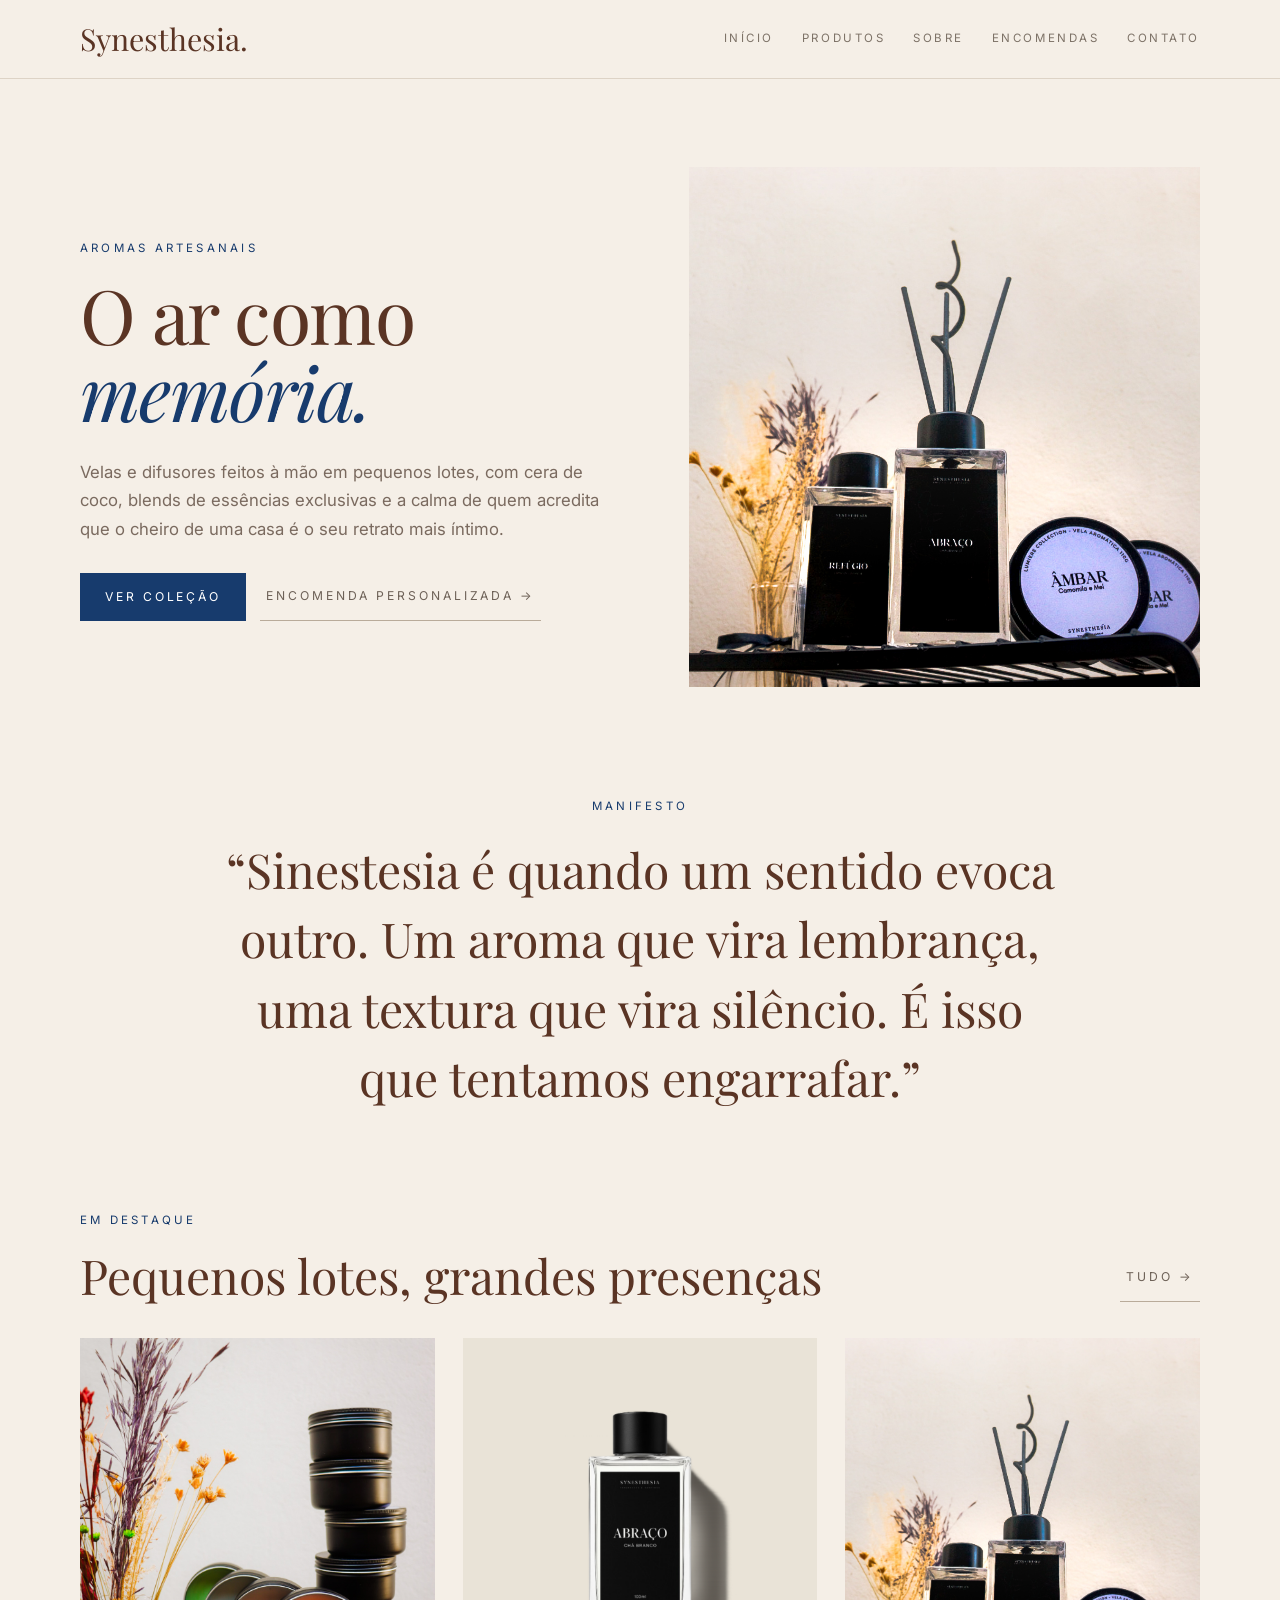
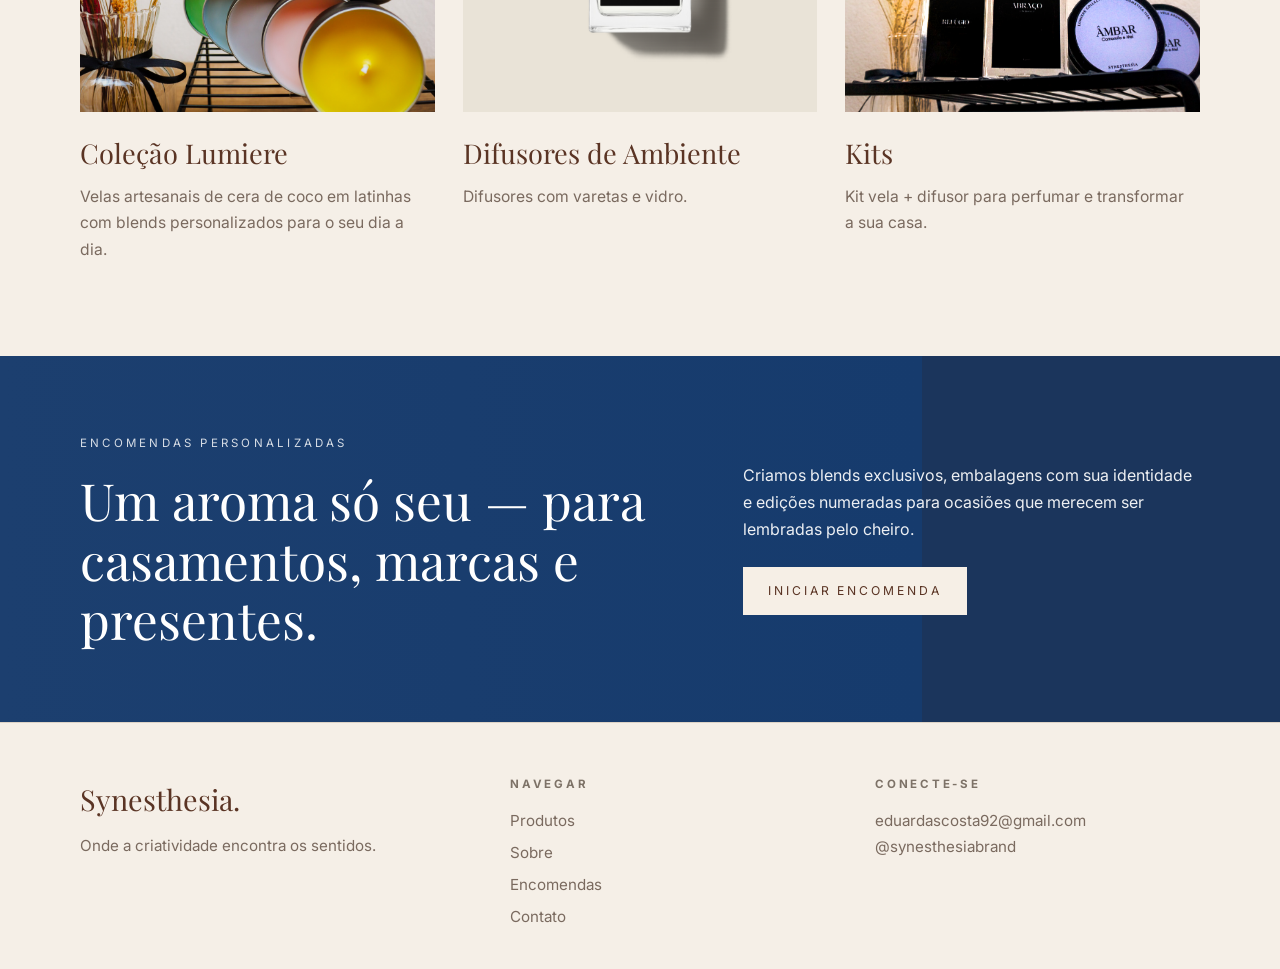
==== index.html @ b1058eb7 "Update index.html" ====
<!DOCTYPE html>
<html lang="pt-BR">
<head>
  <meta charset="UTF-8">
  <meta name="viewport" content="width=device-width, initial-scale=1.0">
  <title>Synesthesia</title>

  <!-- Fonts -->
  <link href="https://fonts.googleapis.com/css2?family=Playfair+Display:wght@400;600&family=Inter:wght@300;400;500&display=swap" rel="stylesheet">

  <link rel="stylesheet" href="style.css">
</head>

<body>

<!-- HEADER -->
<header class="header">
  <div class="container nav">
    <div class="logo">Synesthesia.</div>
    <nav>
      <a href="index.html">Início</a>
      <a href="produtos.html">Produtos</a>
      <a href="sobre.html">Sobre</a>
      <a href="encomendas.html">Encomendas</a>
      <a href="contato.html">Contato</a>
    </nav>
  </div>
</header>

<!-- HERO -->
<section class="hero container">
  <div class="hero-text">
    <span class="tag">AROMAS ARTESANAIS</span>

    <h1>
      O ar como <br>
      <span>memória.</span>
    </h1>

    <p>
      Velas e difusores feitos à mão em pequenos lotes, com cera de coco, blends de essências exclusivas e a calma de quem acredita que o cheiro de uma casa é o seu retrato mais íntimo.
    </p>

    <div class="buttons">
      <a href="produtos.html" class="btn-primary">Ver coleção</a>
      <a href="encomendas.html" class="btn-link">Encomenda personalizada →</a>
    </div>
  </div>

  <div class="hero-image">
    <img src="assets/featured-kit.png.jpeg" alt="">
  </div>
</section>

<!-- MANIFESTO -->
<section class="manifesto container">
  <span class="tag">MANIFESTO</span>

  <p class="manifesto-text">
    “Sinestesia é quando um sentido evoca outro. Um aroma que vira lembrança, uma textura que vira silêncio. É isso que tentamos engarrafar.”
  </p>
</section>

<!-- DESTAQUE -->
<section class="featured container">
  <div class="featured-header">
    <div>
      <span class="tag">EM DESTAQUE</span>
      <h2>Pequenos lotes, grandes presenças</h2>
    </div>

    <a href="produtos.html" class="btn-link">Tudo →</a>
  </div>

  <div class="grid">
    <div class="card">
      <img src="assets/hero-main.png.jpeg">
      <h3>Coleção Lumiere</h3>
      <p>Velas artesanais de cera de coco em latinhas com blends personalizados para o seu dia a dia.</p>
    </div>

    <div class="card">
      <img src="assets/difusor-abraco.png.png">
      <h3>Difusores de Ambiente</h3>
      <p>Difusores com varetas e vidro.</p>
    </div>

    <div class="card">
      <img src="assets/featured-kit.png.jpeg">
      <h3>Kits</h3>
      <p>Kit vela + difusor para perfumar e transformar a sua casa.</p>
    </div>
  </div>
</section>

<!-- CTA AZUL -->
<section class="cta">
  <div class="container cta-content">
    <div>
      <span class="tag light">ENCOMENDAS PERSONALIZADAS</span>
      <h2>Um aroma só seu — para casamentos, marcas e presentes.</h2>
    </div>

    <div>
      <p>
        Criamos blends exclusivos, embalagens com sua identidade e edições numeradas para ocasiões que merecem ser lembradas pelo cheiro.
      </p>

      <a href="encomendas.html" class="btn-white">Iniciar encomenda</a>
    </div>
  </div>
</section>

<!-- FOOTER -->
<footer class="footer">
  <div class="container footer-grid">
    <div>
      <h3>Synesthesia.</h3>
      <p>Onde a criatividade encontra os sentidos.</p>
    </div>

    <div>
      <h4>Navegar</h4>
      <a href="produtos.html">Produtos</a>
      <a href="sobre.html">Sobre</a>
      <a href="encomendas.html">Encomendas</a>
      <a href="contato.html">Contato</a>
    </div>

    <div>
      <h4>Conecte-se</h4>
      <p>eduardascosta92@gmail.com</p>
      <p>@synesthesiabrand</p>
    </div>
  </div>
</footer>

</body>
</html>
---- style.css ----
:root {
  --bg: #f5efe7;
  --bg-alt: #efe7dc;
  --line: #ddd3c6;
  --text: #5a3424;
  --muted: #7a6a5f;
  --navy: #173b6d;
  --white: #ffffff;
}

* {
  margin: 0;
  padding: 0;
  box-sizing: border-box;
}

html {
  scroll-behavior: smooth;
}

body {
  background: var(--bg);
  color: var(--text);
  font-family: "Inter", sans-serif;
  line-height: 1.7;
}

img {
  max-width: 100%;
  display: block;
}

a {
  text-decoration: none;
  color: inherit;
}

.container {
  width: min(1120px, calc(100% - 48px));
  margin: 0 auto;
}

/* HEADER */
.header {
  border-bottom: 1px solid var(--line);
  background: var(--bg);
}

.nav {
  display: flex;
  align-items: center;
  justify-content: space-between;
  min-height: 78px;
  gap: 24px;
}

.logo {
  font-family: "Playfair Display", serif;
  font-size: 1.9rem;
  color: var(--text);
}

.nav nav {
  display: flex;
  align-items: center;
  gap: 28px;
  flex-wrap: wrap;
}

.nav nav a {
  font-size: 0.72rem;
  text-transform: uppercase;
  letter-spacing: 0.22em;
  color: #7d7267;
  transition: color 0.2s ease;
}

.nav nav a:hover {
  color: var(--navy);
}

/* TAG */
.tag {
  display: inline-block;
  margin-bottom: 18px;
  font-size: 0.72rem;
  text-transform: uppercase;
  letter-spacing: 0.28em;
  color: var(--navy);
}

.tag.light {
  color: rgba(255, 255, 255, 0.82);
}

/* HERO */
.hero {
  display: grid;
  grid-template-columns: 1.05fr 1fr;
  gap: 72px;
  align-items: center;
  padding: 88px 0 96px;
}

.hero-text h1 {
  font-family: "Playfair Display", serif;
  font-size: clamp(3rem, 6vw, 4.7rem);
  line-height: 1.02;
  font-weight: 400;
  letter-spacing: -0.02em;
  margin-bottom: 28px;
}

.hero-text h1 span {
  color: var(--navy);
  font-style: italic;
}

.hero-text p {
  max-width: 560px;
  font-size: 1.05rem;
  color: var(--muted);
  margin-bottom: 30px;
}

.hero-image img {
  width: 100%;
  height: 520px;
  object-fit: cover;
}

/* BUTTONS */
.buttons {
  display: flex;
  align-items: center;
  gap: 14px;
  flex-wrap: wrap;
}

.btn-primary,
.btn-white {
  display: inline-flex;
  align-items: center;
  justify-content: center;
  min-height: 48px;
  padding: 0 24px;
  font-size: 0.76rem;
  text-transform: uppercase;
  letter-spacing: 0.24em;
  transition: 0.2s ease;
  cursor: pointer;
}

.btn-primary {
  background: var(--navy);
  color: var(--white);
  border: 1px solid var(--navy);
}

.btn-primary:hover {
  opacity: 0.92;
}

.btn-white {
  background: #f6efe6;
  color: var(--text);
  border: 1px solid #f6efe6;
}

.btn-white:hover {
  transform: translateY(-1px);
}

.btn-link {
  display: inline-flex;
  align-items: center;
  min-height: 48px;
  padding: 0 6px;
  font-size: 0.76rem;
  text-transform: uppercase;
  letter-spacing: 0.24em;
  color: #6e6258;
  border-bottom: 1px solid #b9ab9a;
}

/* MANIFESTO */
.manifesto {
  padding: 8px 0 82px;
  text-align: center;
}

.manifesto-text {
  max-width: 840px;
  margin: 0 auto;
  font-family: "Playfair Display", serif;
  font-size: clamp(2rem, 4vw, 3rem);
  line-height: 1.45;
  color: var(--text);
}

/* FEATURED */
.featured {
  padding: 10px 0 92px;
}

.featured-header {
  display: flex;
  align-items: flex-end;
  justify-content: space-between;
  gap: 24px;
  margin-bottom: 36px;
}

.featured-header h2 {
  font-family: "Playfair Display", serif;
  font-size: clamp(2rem, 4vw, 3rem);
  line-height: 1.12;
  font-weight: 400;
}

.grid {
  display: grid;
  grid-template-columns: repeat(3, 1fr);
  gap: 28px;
}

.card img {
  width: 100%;
  aspect-ratio: 0.95 / 1;
  object-fit: cover;
  margin-bottom: 18px;
  background: #ebe2d7;
}

.card h3 {
  font-family: "Playfair Display", serif;
  font-size: 1.7rem;
  font-weight: 400;
  margin-bottom: 8px;
}

.card p {
  color: var(--muted);
  font-size: 0.98rem;
  max-width: 96%;
}

/* CTA */
.cta {
  background: linear-gradient(90deg, #1c3f6f 0%, #163b6d 72%, #1b355c 72%, #1b355c 100%);
  padding: 72px 0;
}

.cta-content {
  display: grid;
  grid-template-columns: 1.2fr 0.9fr;
  gap: 54px;
  align-items: center;
}

.cta h2 {
  font-family: "Playfair Display", serif;
  font-size: clamp(2.2rem, 4vw, 3.4rem);
  line-height: 1.16;
  font-weight: 400;
  color: var(--white);
}

.cta p {
  color: rgba(255, 255, 255, 0.92);
  margin-bottom: 24px;
  font-size: 1rem;
}

/* FOOTER */
.footer {
  border-top: 1px solid var(--line);
  padding: 52px 0 34px;
  background: var(--bg);
}

.footer-grid {
  display: grid;
  grid-template-columns: 1.2fr 1fr 1fr;
  gap: 40px;
}

.footer h3 {
  font-family: "Playfair Display", serif;
  font-size: 1.8rem;
  font-weight: 400;
  margin-bottom: 10px;
}

.footer h4 {
  font-size: 0.72rem;
  text-transform: uppercase;
  letter-spacing: 0.24em;
  color: #7d7267;
  margin-bottom: 14px;
}

.footer p,
.footer a {
  color: var(--muted);
  font-size: 0.95rem;
}

.footer a {
  display: block;
  margin-bottom: 6px;
}

/* RESPONSIVO */
@media (max-width: 980px) {
  .hero,
  .cta-content,
  .footer-grid,
  .grid {
    grid-template-columns: 1fr;
  }

  .hero {
    gap: 40px;
    padding: 64px 0 72px;
  }

  .hero-image img {
    height: auto;
  }

  .featured-header {
    flex-direction: column;
    align-items: flex-start;
  }

  .cta {
    background: #173b6d;
  }
}

@media (max-width: 640px) {
  .container {
    width: min(100% - 32px, 1120px);
  }

  .nav {
    align-items: flex-start;
    flex-direction: column;
    padding: 16px 0;
  }

  .nav nav {
    gap: 14px;
  }

  .hero-text h1,
  .manifesto-text,
  .featured-header h2,
  .cta h2 {
    line-height: 1.12;
  }

  .buttons {
    flex-direction: column;
    align-items: stretch;
  }

  .btn-link,
  .btn-primary,
  .btn-white {
    justify-content: center;
  }
}
.page-hero {
  padding: 88px 0 56px;
}

.page-title {
  font-family: "Playfair Display", serif;
  font-size: clamp(2.8rem, 5vw, 4.3rem);
  line-height: 1.06;
  font-weight: 400;
  margin-bottom: 20px;
}

.page-description {
  max-width: 700px;
  color: var(--muted);
  font-size: 1.02rem;
}

.product-section {
  padding: 38px 0 70px;
}

.section-title {
  font-family: "Playfair Display", serif;
  font-size: clamp(2rem, 4vw, 3rem);
  line-height: 1.14;
  font-weight: 400;
  margin-bottom: 28px;
}

.section-description {
  max-width: 720px;
  color: var(--muted);
  margin-bottom: 24px;
}

.products-grid {
  display: grid;
  gap: 24px;
}

.products-grid-2 {
  grid-template-columns: repeat(2, 1fr);
}

.products-grid-3 {
  grid-template-columns: repeat(3, 1fr);
}

.product-card {
  display: flex;
  flex-direction: column;
}

.product-image-wrap {
  background: #ebe2d7;
  margin-bottom: 18px;
}

.product-image-wrap img {
  width: 100%;
  aspect-ratio: 0.9 / 1;
  object-fit: cover;
}

.product-info h3 {
  font-family: "Playfair Display", serif;
  font-size: 1.45rem;
  font-weight: 400;
}

.product-topline {
  display: flex;
  align-items: baseline;
  justify-content: space-between;
  gap: 16px;
  margin-bottom: 8px;
}

.product-topline span {
  font-size: 0.88rem;
  color: var(--muted);
  white-space: nowrap;
}

.product-info p {
  color: var(--muted);
  font-size: 0.96rem;
  margin-bottom: 8px;
}

.product-info small {
  display: inline-block;
  text-transform: uppercase;
  letter-spacing: 0.14em;
  font-size: 0.7rem;
  color: #8a7c70;
}

.shop-cta {
  padding: 24px 0 86px;
}

.shop-cta-box {
  border: 1px solid var(--line);
  padding: 38px 28px;
  text-align: center;
}

.shop-cta-box h2 {
  font-family: "Playfair Display", serif;
  font-size: clamp(1.8rem, 4vw, 2.5rem);
  font-weight: 400;
  margin-bottom: 10px;
}

.shop-cta-box p {
  max-width: 720px;
  margin: 0 auto 22px;
  color: var(--muted);
}

@media (max-width: 980px) {
  .products-grid-2,
  .products-grid-3 {
    grid-template-columns: 1fr;
  }
}
.about-hero {
  text-align: center;
  padding: 92px 0 84px;
}

.about-title {
  font-family: "Playfair Display", serif;
  font-size: clamp(2.8rem, 5vw, 4.5rem);
  line-height: 1.08;
  font-weight: 400;
  margin-bottom: 20px;
}

.about-title span {
  color: var(--navy);
  font-style: italic;
}

.about-description {
  max-width: 760px;
  margin: 0 auto;
  color: var(--muted);
  font-size: 1rem;
}

.about-highlight {
  background: var(--bg-alt);
  padding: 74px 0;
  margin-bottom: 76px;
}

.about-highlight-inner {
  text-align: center;
}

.about-highlight-inner p {
  max-width: 900px;
  margin: 0 auto;
  font-family: "Playfair Display", serif;
  font-size: clamp(1.9rem, 3.4vw, 2.8rem);
  line-height: 1.55;
  font-weight: 400;
}

.about-senses {
  padding-bottom: 72px;
}

.section-title-narrow {
  max-width: 900px;
}

.about-columns {
  display: grid;
  grid-template-columns: repeat(3, 1fr);
  gap: 36px;
  margin-top: 34px;
}

.about-column h3 {
  font-family: "Playfair Display", serif;
  font-size: 1.4rem;
  font-weight: 400;
  margin-bottom: 10px;
}

.about-column p {
  color: var(--muted);
  font-size: 0.96rem;
}

.about-closing {
  text-align: center;
  padding: 10px 0 88px;
}

.about-closing p {
  max-width: 860px;
  margin: 0 auto 28px;
  font-family: "Playfair Display", serif;
  font-size: clamp(1.8rem, 3vw, 2.6rem);
  line-height: 1.6;
  font-weight: 400;
}

.about-closing span {
  color: var(--navy);
  font-style: italic;
}

.about-closing .btn-primary {
  min-width: 220px;
}

@media (max-width: 980px) {
  .about-columns {
    grid-template-columns: 1fr;
    gap: 24px;
  }
}
.orders-hero {
  text-align: center;
  padding: 92px 0 44px;
}

.orders-title {
  font-family: "Playfair Display", serif;
  font-size: clamp(2.6rem, 5vw, 4.3rem);
  line-height: 1.08;
  font-weight: 400;
  margin-bottom: 18px;
}

.orders-description {
  max-width: 760px;
  margin: 0 auto;
  color: var(--muted);
  font-size: 1rem;
}

.orders-form-section {
  padding: 20px 0 88px;
}

.orders-form-wrap {
  max-width: 720px;
  margin: 0 auto;
  border: 1px solid var(--line);
  background: #f7f1e8;
  padding: 34px 32px 26px;
}

.orders-form {
  display: flex;
  flex-direction: column;
  gap: 18px;
}

.form-row {
  display: grid;
  grid-template-columns: repeat(2, 1fr);
  gap: 18px;
}

.form-group {
  display: flex;
  flex-direction: column;
  gap: 8px;
}

.form-group label {
  font-size: 0.72rem;
  text-transform: uppercase;
  letter-spacing: 0.18em;
  color: #7c7065;
}

.form-group input,
.form-group textarea {
  width: 100%;
  border: 1px solid #d6c9ba;
  background: transparent;
  padding: 14px 14px;
  font: inherit;
  color: var(--text);
  outline: none;
  transition: border-color 0.2s ease, box-shadow 0.2s ease;
}

.form-group input::placeholder,
.form-group textarea::placeholder {
  color: #a99c90;
}

.form-group input:focus,
.form-group textarea:focus {
  border-color: #b8a896;
  box-shadow: 0 0 0 2px rgba(184, 168, 150, 0.14);
}

.choice-group {
  display: flex;
  gap: 10px;
  flex-wrap: wrap;
}

.choice-pill {
  position: relative;
  cursor: pointer;
}

.choice-pill input {
  position: absolute;
  opacity: 0;
  pointer-events: none;
}

.choice-pill span {
  display: inline-flex;
  align-items: center;
  justify-content: center;
  min-height: 40px;
  padding: 0 18px;
  border: 1px solid #d6c9ba;
  font-size: 0.78rem;
  color: var(--text);
  background: transparent;
  transition: 0.2s ease;
}

.choice-pill input:checked + span {
  background: var(--navy);
  border-color: var(--navy);
  color: var(--white);
}

.full {
  width: 100%;
}

.form-note {
  text-align: center;
  font-size: 0.85rem;
  color: var(--muted);
  margin-top: 4px;
}

@media (max-width: 720px) {
  .orders-form-wrap {
    padding: 24px 18px 22px;
  }

  .form-row {
    grid-template-columns: 1fr;
  }
}
.contact-hero {
  text-align: center;
  padding: 92px 0 44px;
}

.contact-title {
  font-family: "Playfair Display", serif;
  font-size: clamp(2.6rem, 5vw, 4.2rem);
  line-height: 1.08;
  font-weight: 400;
  margin-bottom: 18px;
}

.contact-description {
  max-width: 760px;
  margin: 0 auto;
  color: var(--muted);
  font-size: 1rem;
}

.contact-cards {
  padding: 18px 0 42px;
}

.contact-grid {
  display: grid;
  grid-template-columns: repeat(2, 1fr);
  gap: 18px;
  align-items: stretch;
}

.contact-card {
  border: 1px solid var(--line);
  background: transparent;
  padding: 22px 20px;
  display: flex;
  gap: 16px;
  align-items: flex-start;
  min-height: 104px;
  transition: transform 0.2s ease, border-color 0.2s ease;
}

a.contact-card:hover {
  transform: translateY(-2px);
  border-color: #c6b8a8;
}

.contact-icon {
  width: 36px;
  height: 36px;
  border: 1px solid #cdbfae;
  border-radius: 999px;
  display: flex;
  align-items: center;
  justify-content: center;
  color: var(--navy);
  flex-shrink: 0;
  font-size: 0.95rem;
}

.contact-card span {
  display: block;
  font-size: 0.7rem;
  text-transform: uppercase;
  letter-spacing: 0.2em;
  color: #8a7c70;
  margin-bottom: 8px;
}

.contact-card strong {
  display: block;
  color: var(--text);
  font-weight: 400;
  line-height: 1.5;
}

.contact-cta {
  padding: 10px 0 94px;
}

.contact-cta-box {
  background: var(--navy);
  color: var(--white);
  text-align: center;
  padding: 56px 28px;
  max-width: 760px;
  margin: 0 auto;
}

.contact-cta-box h2 {
  font-family: "Playfair Display", serif;
  font-size: clamp(2rem, 4vw, 2.8rem);
  font-weight: 400;
  margin-bottom: 14px;
  color: var(--white);
}

.contact-cta-box p {
  max-width: 560px;
  margin: 0 auto 22px;
  color: rgba(255, 255, 255, 0.9);
}

@media (max-width: 720px) {
  .contact-grid {
    grid-template-columns: 1fr;
  }

  .contact-cta-box {
    padding: 40px 18px;
  }
}
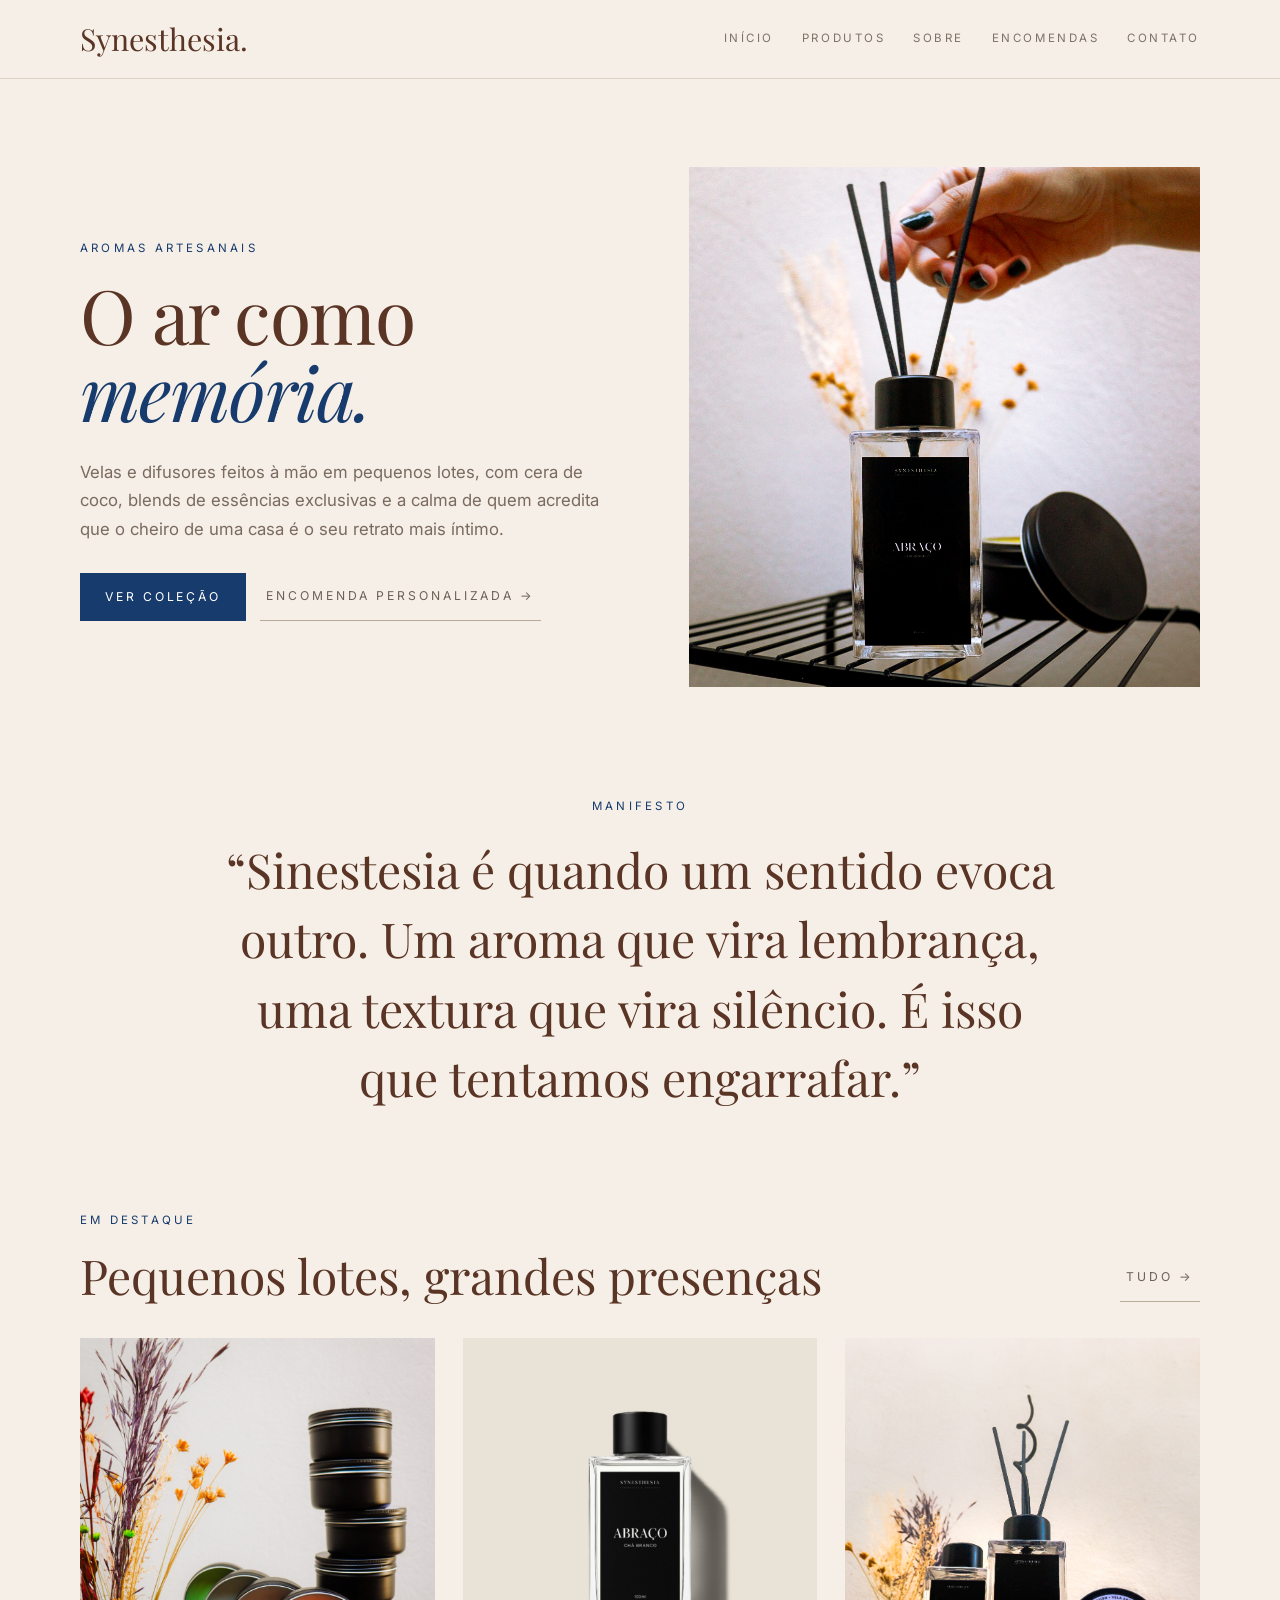
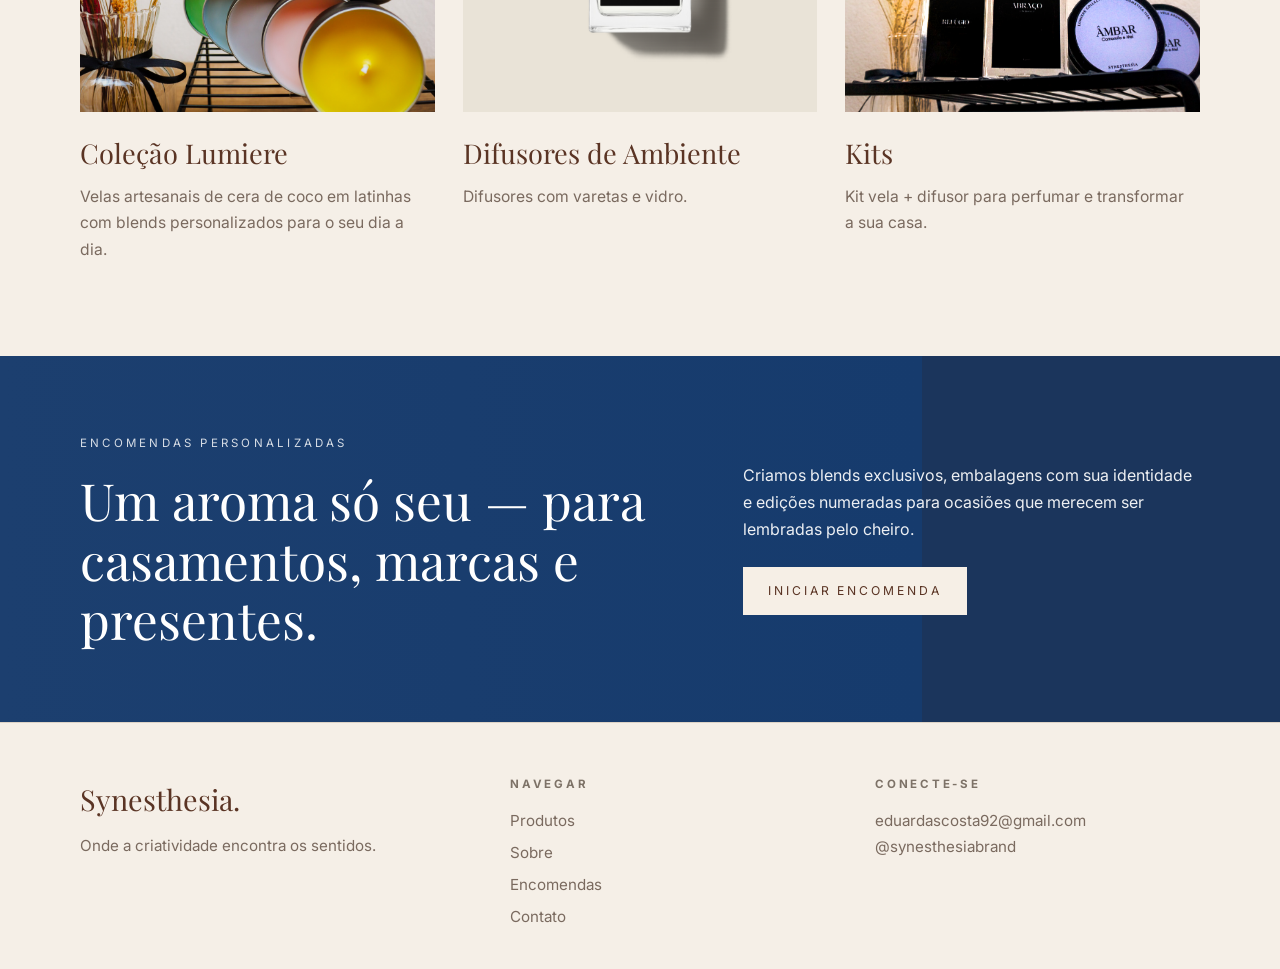
==== commit 6bfad006: "Replace featured kit image with troca image" ====
--- a/index.html
+++ b/index.html
@@ -48,7 +48,7 @@
   </div>
 
   <div class="hero-image">
-    <img src="assets/featured-kit.png.jpeg" alt="">
+    <img src="assets/troca.png.jpeg" alt="">
   </div>
 </section>
 
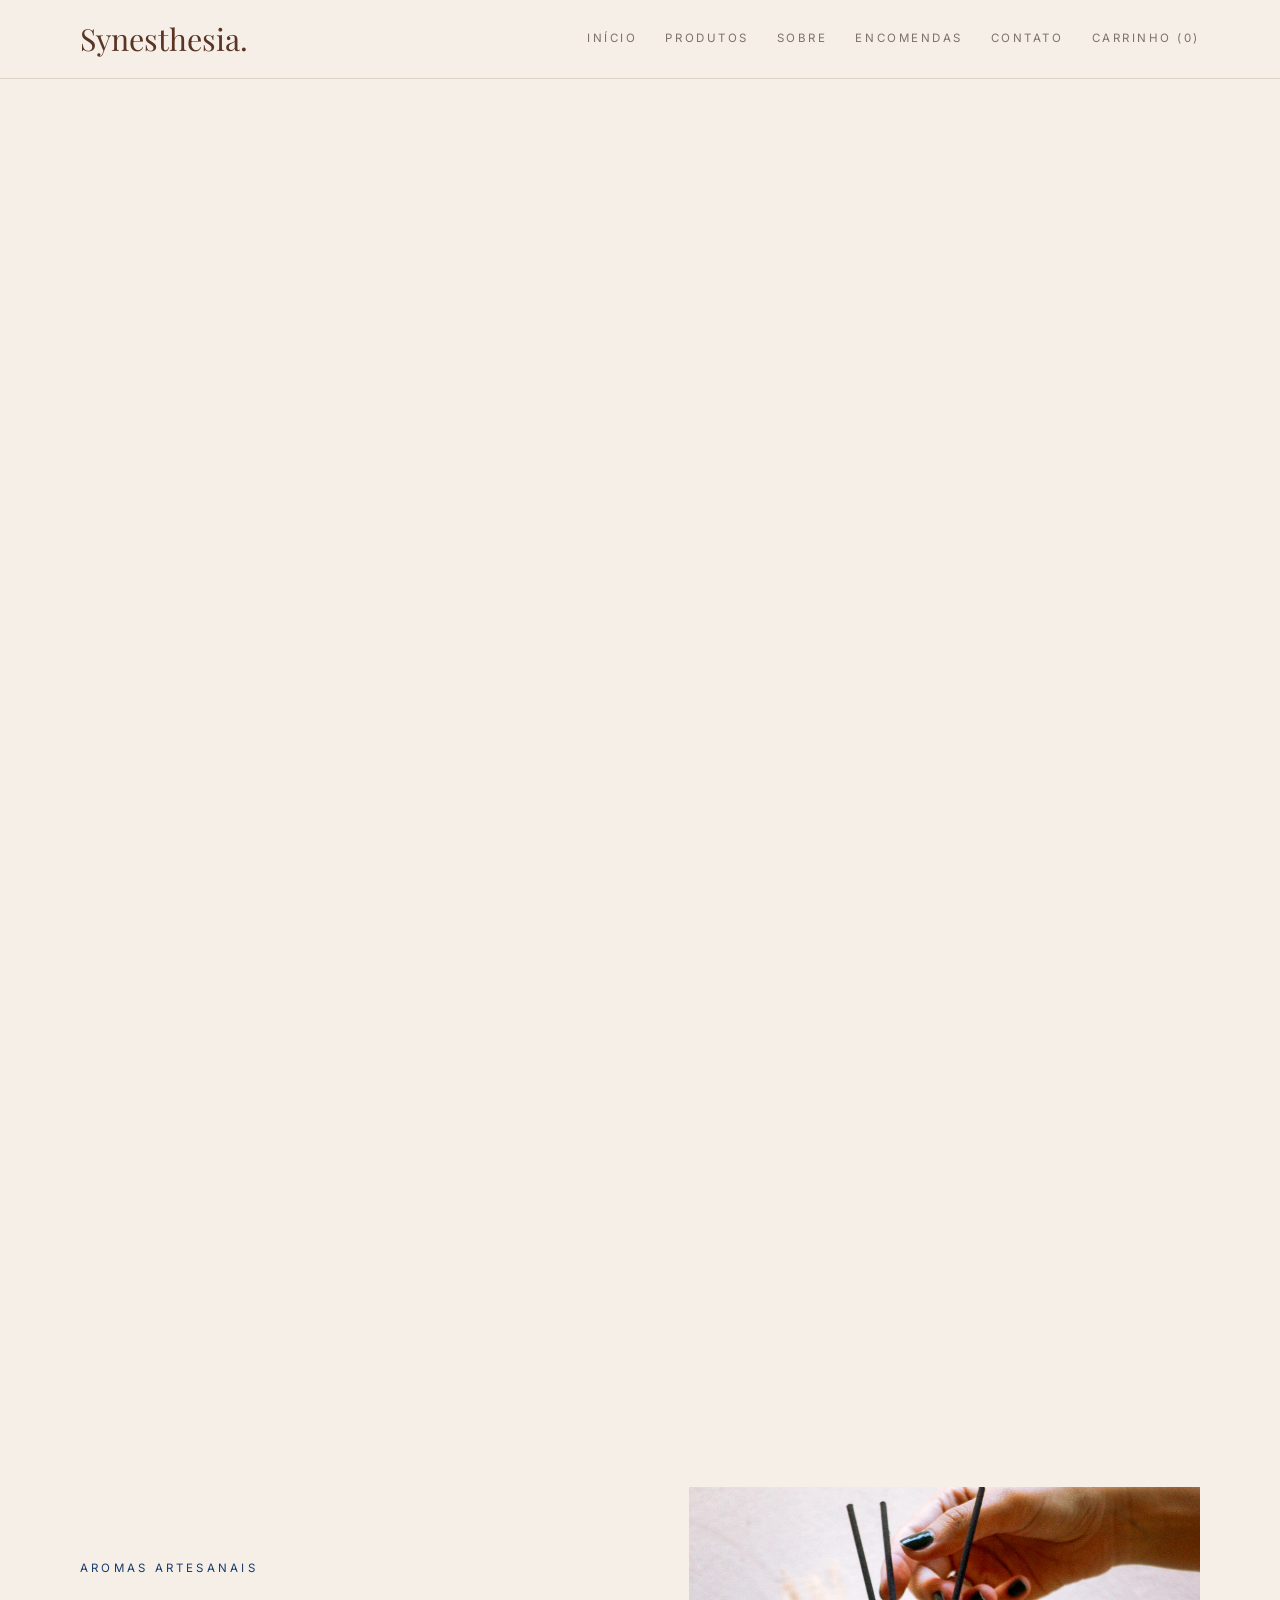
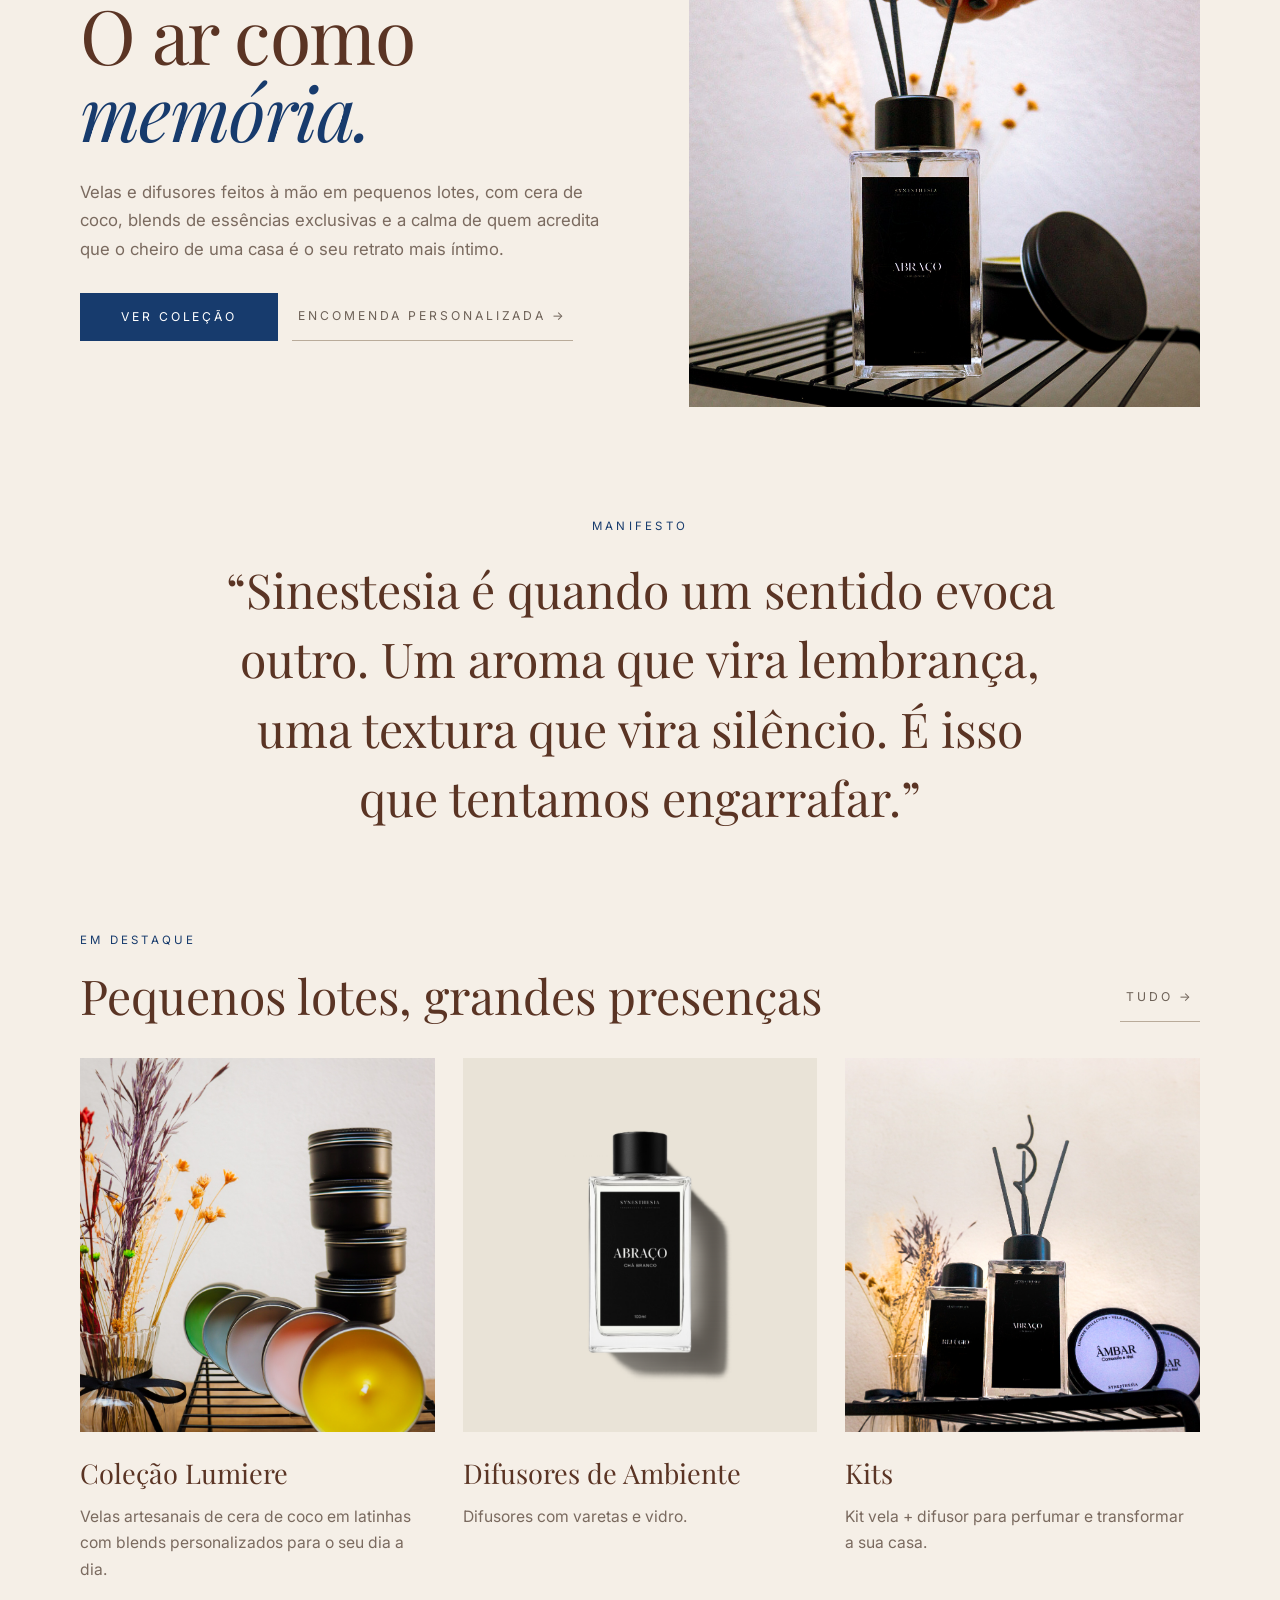
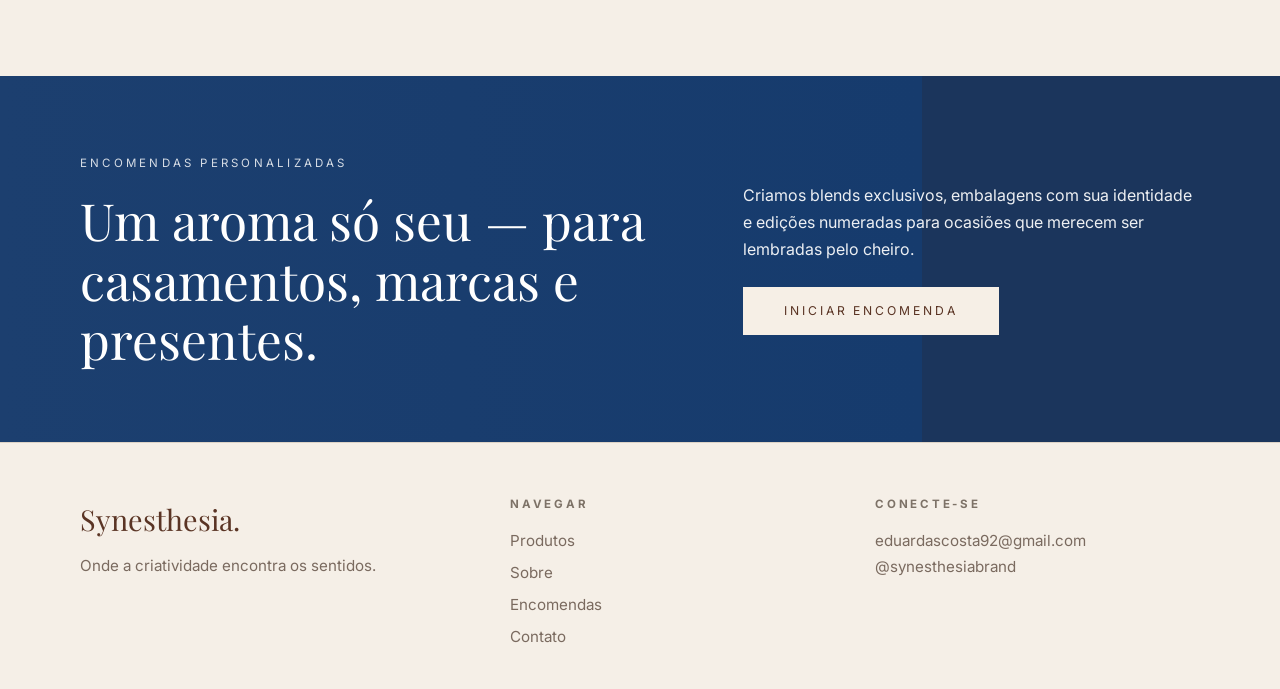
==== commit 30fa01f0: "Add 'Carrinho' link to navigation and script tag" ====
--- a/index.html
+++ b/index.html
@@ -23,6 +23,7 @@
       <a href="sobre.html">Sobre</a>
       <a href="encomendas.html">Encomendas</a>
       <a href="contato.html">Contato</a>
+      <a href="carrinho.html">Carrinho (<span class="cart-count">0</span>)</a>
     </nav>
   </div>
 </header>
@@ -134,6 +135,6 @@
     </div>
   </div>
 </footer>
-
+<script src="script.js"></script>
 </body>
 </html>
--- a/style.css
+++ b/style.css
@@ -101,10 +101,28 @@
   align-items: center;
   padding: 88px 0 96px;
 }
+/*HERO 2 */
+.hero {
+    display: grid;
+    grid-template-columns: 1.05fr 1fr;
+    gap: 72px;
+    align-items: center;
+    padding: 88pc 0 96px;
+}
 
 .hero-text h1 {
   font-family: "Playfair Display", serif;
   font-size: clamp(3rem, 6vw, 4.7rem);
+  line-height: 1.02;
+  font-weight: 400;
+  letter-spacing: -0.02em;
+  margin-bottom: 28px;
+}
+/* HERO TEST 2*/
+
+.hero-test h1 {
+  font-family: "Playfair Display". serif;
+  font-size: clamp(3rem, 6vv, 4.7rem);
   line-height: 1.02;
   font-weight: 400;
   letter-spacing: -0.02em;
@@ -115,6 +133,22 @@
   color: var(--navy);
   font-style: italic;
 }
+
+/*HERO TEXT H1 SPAN 2*/
+
+.hero-text h1 span {
+  color: var(--navy);
+  font-style: italic;
+}
+
+.hero-text p {
+  max-width: 560px;
+  font-size: 1.05rem;
+  color: var(--muted);
+  margin-bottom: 30px;
+}
+
+/*HERO TEXT P 2*/
 
 .hero-text p {
   max-width: 560px;
@@ -129,6 +163,14 @@
   object-fit: cover;
 }
 
+/* HERO IMAGE 2 */
+
+.hero-image img {
+  width: 100%;
+  height: 520px;
+  object-fit: cover;
+}
+
 /* BUTTONS */
 .buttons {
   display: flex;
@@ -143,7 +185,7 @@
   align-items: center;
   justify-content: center;
   min-height: 48px;
-  padding: 0 24px;
+  padding: 0 40px;
   font-size: 0.76rem;
   text-transform: uppercase;
   letter-spacing: 0.24em;
@@ -848,3 +890,92 @@
     padding: 40px 18px;
   }
 }
+.shop-cta-box .buttons {
+  display: flex;
+  justify-content: center;
+  align-items: center;
+  gap: 14px;
+  flex-wrap: wrap;
+}
+
+.love-banner {
+  height: 500px;
+  background-image:
+    linear-gradient(
+      rgba(0,0,0,0.35),
+      rgba(0,0,0,0.35)
+    ),
+    url("assets/banner-mes-do-amor.jpg");
+  background-size: cover;
+  background-position: center;
+  background-repeat: no-repeat;
+
+  display: flex;
+  align-items: center;
+  justify-content: center;
+
+  margin-bottom: 60px;
+}
+
+.love-banner-overlay {
+  text-align: center;
+  max-width: 800px;
+  padding: 40px;
+  color: white;
+}
+
+.love-banner-overlay h1 {
+  font-family: "Playfair Display", serif;
+  font-size: clamp(3rem, 6vw, 5rem);
+  font-weight: 800;
+  margin-bottom: 20px;
+}
+
+.love-banner-overlay p {
+  font-size: 1.05rem;
+  line-height: 1.8;
+  color: rgba(255,255,255,0.92);
+}
+
+@media (max-width: 768px) {
+  .love-banner {
+    height: 380px;
+  }
+
+  .love-banner-overlay {
+    padding: 24px;
+  }
+}
+
+.love-banner {
+  height: 500px;
+  background-image:
+    linear-gradient(
+      rgba(0,0,0,0.30),
+      rgba(0,0,0,0.30)
+    ),
+    url("assets/banner.jpg");
+
+  background-size: cover;
+  background-position: center;
+  background-repeat: no-repeat;
+
+  display: flex;
+  align-items: center;
+  justify-content: center;
+
+  margin-bottom: 60px;
+}
+.love-banner .tag {
+  display: inline-block;
+  font-size: 1rem;
+  font-weight: 600;
+  letter-spacing: 0.25em;
+  background: rgba(255,255,255,0.15);
+  padding: 8px 18px;
+  border: 1px solid rgba(255,255,255,0.3);
+  border-radius: 30px;
+  color: white;
+  backdrop-filter: blur(4px);
+  margin-bottom: 24px;
+}
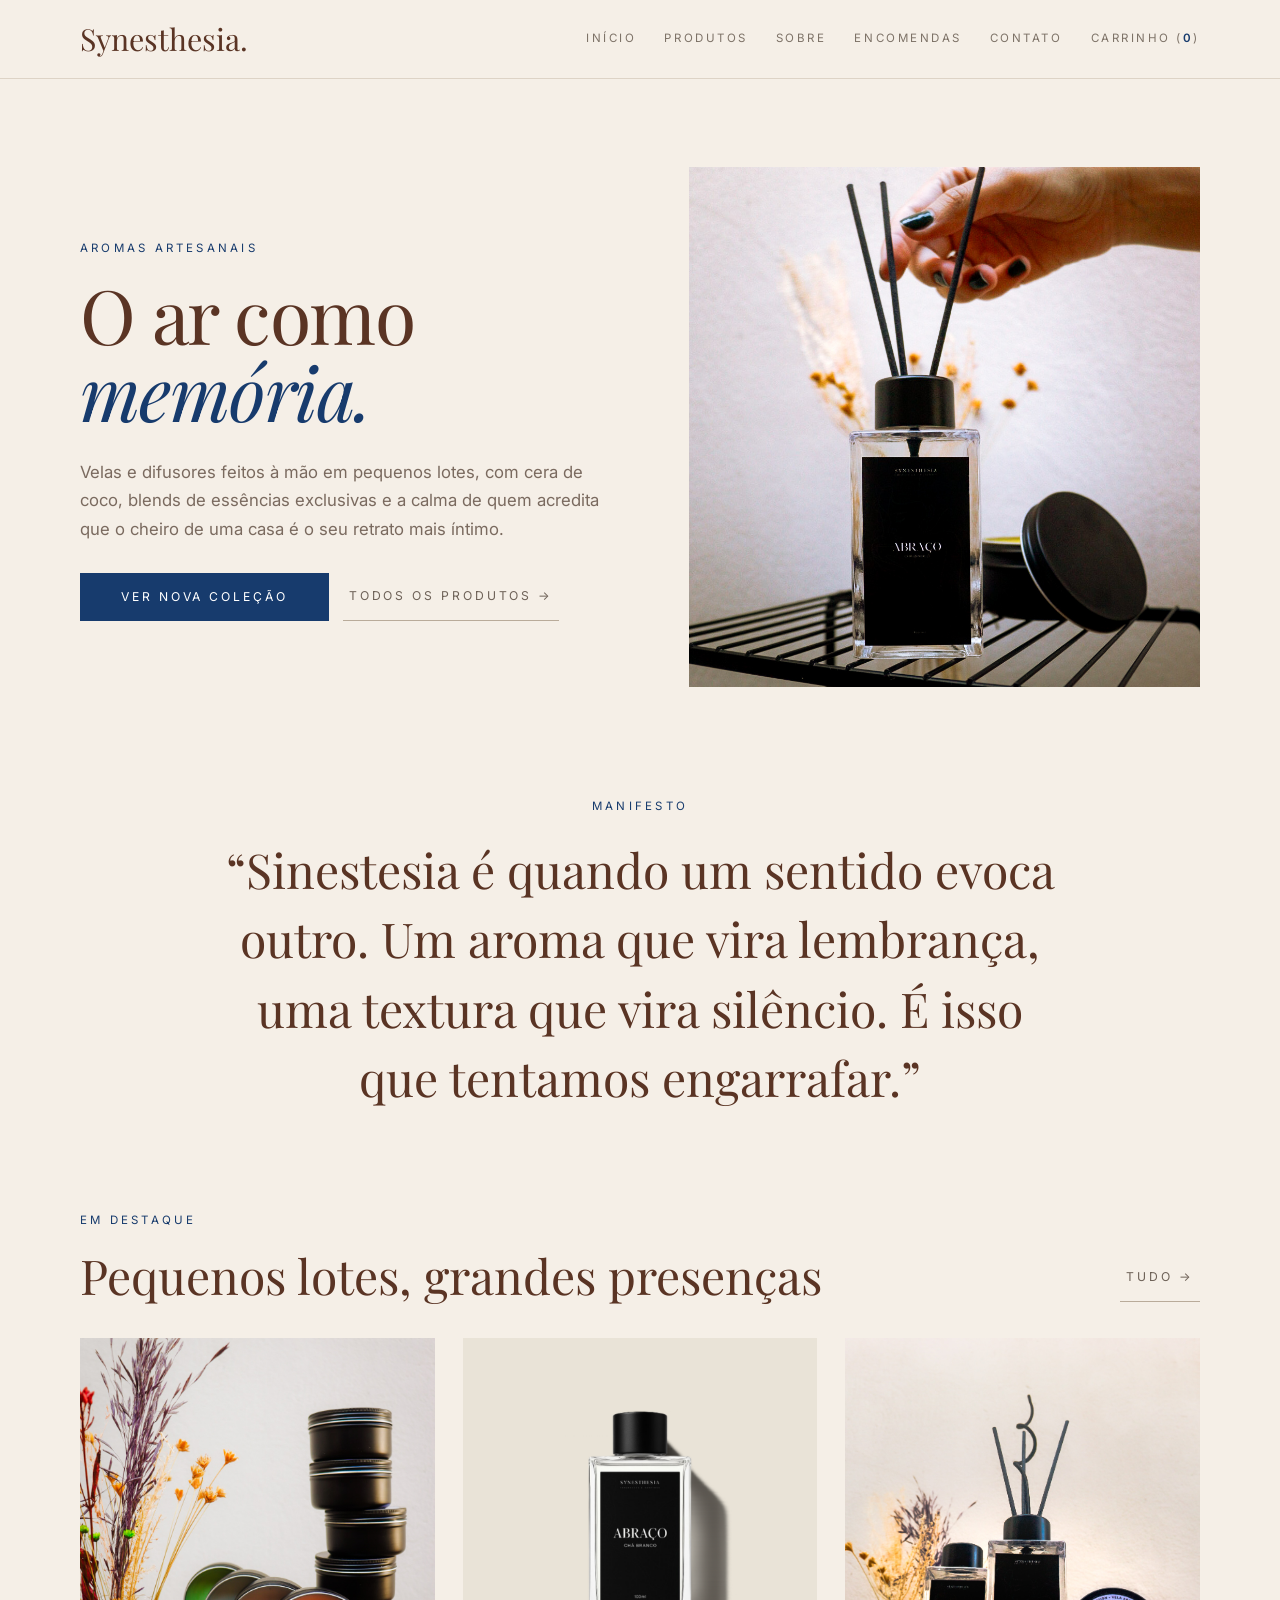
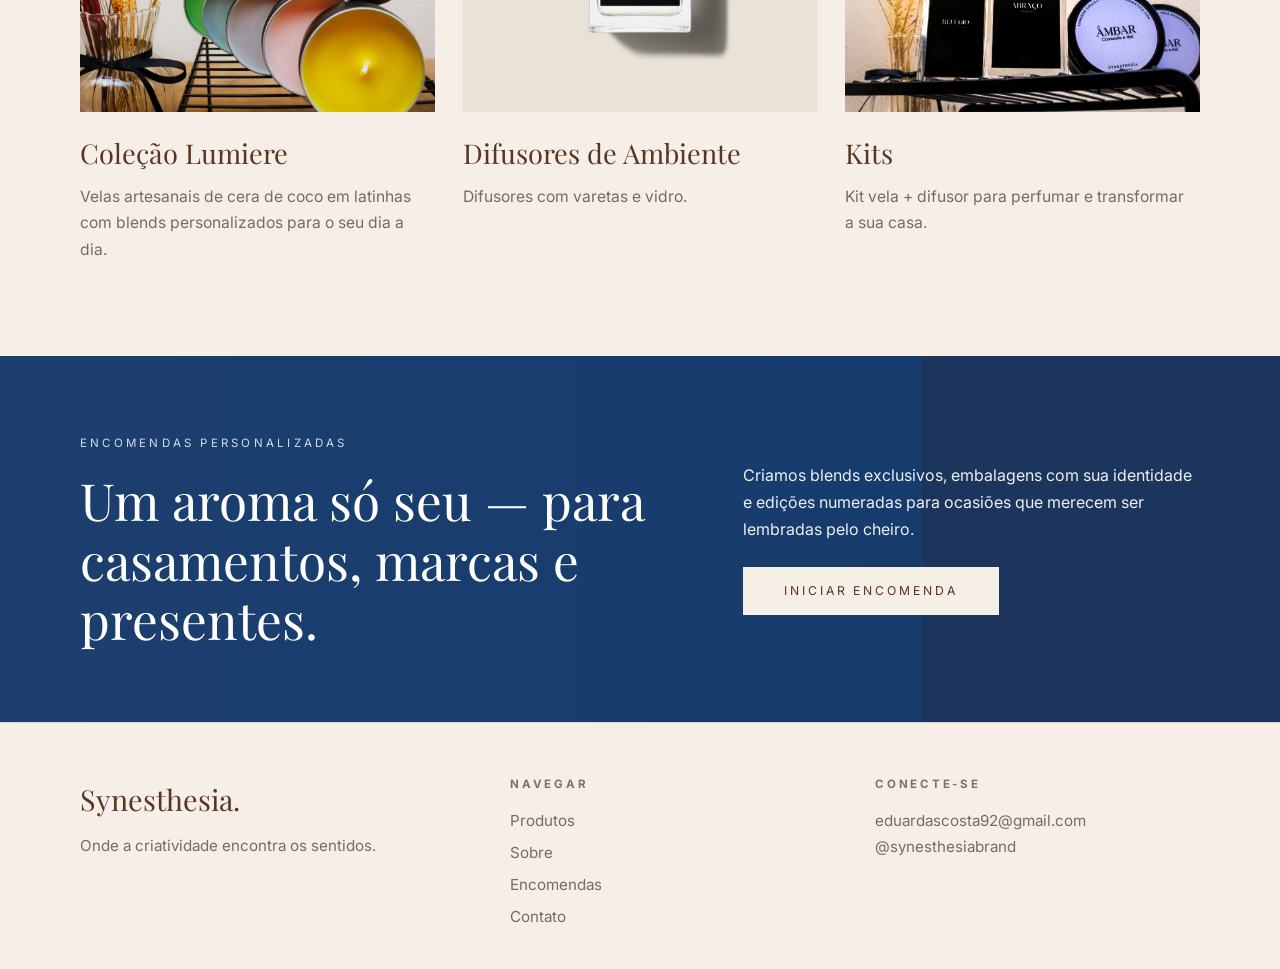
==== commit 88e0691a: "Update index.html" ====
--- a/index.html
+++ b/index.html
@@ -43,9 +43,9 @@
     </p>
 
     <div class="buttons">
-      <a href="produtos.html" class="btn-primary">Ver coleção</a>
-      <a href="encomendas.html" class="btn-link">Encomenda personalizada →</a>
-    </div>
+  <a href="produtos.html#mes-do-amor" class="btn-primary">Ver nova coleção</a>
+  <a href="produtos.html" class="btn-link">Todos os produtos →</a>
+</div>
   </div>
 
   <div class="hero-image">
--- a/style.css
+++ b/style.css
@@ -107,7 +107,7 @@
     grid-template-columns: 1.05fr 1fr;
     gap: 72px;
     align-items: center;
-    padding: 88pc 0 96px;
+    padding: 88px 0 96px;
 }
 
 .hero-text h1 {
@@ -979,3 +979,294 @@
   backdrop-filter: blur(4px);
   margin-bottom: 24px;
 }
+
+/* CARRINHO */
+.cart-page {
+  padding: 10px 0 90px;
+}
+
+.cart-layout {
+  display: grid;
+  grid-template-columns: 1.4fr 0.8fr;
+  gap: 32px;
+  align-items: flex-start;
+}
+
+.cart-items-area {
+  min-height: 200px;
+}
+
+.cart-item {
+  display: grid;
+  grid-template-columns: 120px 1fr auto;
+  gap: 22px;
+  align-items: center;
+  border: 1px solid var(--line);
+  background: #f7f1e8;
+  padding: 18px;
+  margin-bottom: 16px;
+}
+
+.cart-item img {
+  width: 120px;
+  height: 140px;
+  object-fit: cover;
+  background: #ebe2d7;
+}
+
+.cart-item-info h3 {
+  font-family: "Playfair Display", serif;
+  font-size: 1.45rem;
+  font-weight: 400;
+  margin-bottom: 6px;
+}
+
+.cart-item-info p {
+  color: var(--muted);
+  font-size: 0.95rem;
+  margin-bottom: 6px;
+}
+
+.cart-item-info small {
+  display: inline-block;
+  text-transform: uppercase;
+  letter-spacing: 0.14em;
+  font-size: 0.7rem;
+  color: #8a7c70;
+}
+
+.cart-item-actions {
+  display: flex;
+  flex-direction: column;
+  align-items: flex-end;
+  gap: 12px;
+  min-width: 130px;
+}
+
+.cart-item-actions strong {
+  font-size: 1rem;
+  color: var(--text);
+}
+
+.cart-item-actions label {
+  display: flex;
+  flex-direction: column;
+  gap: 6px;
+  font-size: 0.7rem;
+  text-transform: uppercase;
+  letter-spacing: 0.16em;
+  color: #7c7065;
+}
+
+.cart-item-actions input {
+  width: 80px;
+  border: 1px solid #d6c9ba;
+  background: transparent;
+  padding: 10px;
+  font: inherit;
+  color: var(--text);
+}
+
+.remove-item {
+  border: none;
+  background: transparent;
+  color: #8a4a3b;
+  cursor: pointer;
+  font-size: 0.72rem;
+  text-transform: uppercase;
+  letter-spacing: 0.16em;
+  border-bottom: 1px solid rgba(138, 74, 59, 0.35);
+  padding-bottom: 3px;
+}
+
+.checkout-box {
+  border: 1px solid var(--line);
+  background: #f7f1e8;
+  padding: 28px 24px;
+  position: sticky;
+  top: 24px;
+}
+
+.checkout-box h2 {
+  font-family: "Playfair Display", serif;
+  font-size: 2rem;
+  font-weight: 400;
+  margin-bottom: 20px;
+}
+
+.cart-total-line {
+  display: flex;
+  justify-content: space-between;
+  align-items: center;
+  gap: 12px;
+  padding: 16px 0;
+  border-top: 1px solid var(--line);
+  border-bottom: 1px solid var(--line);
+  margin-bottom: 16px;
+}
+
+.cart-total-line span {
+  color: var(--muted);
+}
+
+.cart-total-line strong {
+  font-size: 1.15rem;
+}
+
+.checkout-note {
+  color: var(--muted);
+  font-size: 0.9rem;
+  margin-bottom: 22px;
+}
+
+.checkout-form {
+  display: flex;
+  flex-direction: column;
+  gap: 16px;
+}
+
+.empty-cart {
+  border: 1px solid var(--line);
+  background: #f7f1e8;
+  padding: 42px 28px;
+  text-align: center;
+}
+
+.empty-cart h2 {
+  font-family: "Playfair Display", serif;
+  font-size: 2rem;
+  font-weight: 400;
+  margin-bottom: 8px;
+}
+
+.empty-cart p {
+  color: var(--muted);
+  margin-bottom: 22px;
+}
+
+.add-to-cart {
+  margin-top: 16px;
+  width: 100%;
+  min-height: 44px;
+  padding: 0 22px;
+  font-size: 0.68rem;
+}
+
+/* RESPONSIVO CARRINHO */
+@media (max-width: 900px) {
+  .cart-layout {
+    grid-template-columns: 1fr;
+  }
+
+  .checkout-box {
+    position: static;
+  }
+
+  .cart-item {
+    grid-template-columns: 90px 1fr;
+  }
+
+  .cart-item img {
+    width: 90px;
+    height: 110px;
+  }
+
+  .cart-item-actions {
+    grid-column: 1 / -1;
+    align-items: flex-start;
+  }
+}
+
+@media (max-width: 560px) {
+  .cart-item {
+    grid-template-columns: 1fr;
+  }
+
+  .cart-item img {
+    width: 100%;
+    height: auto;
+    aspect-ratio: 1 / 1;
+  }
+
+  .cart-item-actions {
+    width: 100%;
+  }
+
+  .cart-item-actions input {
+    width: 100%;
+  }
+}
+/* AJUSTES FINAIS DA LOJA */
+.cart-count {
+  font-weight: 600;
+  color: var(--navy);
+}
+
+.product-card .btn-primary {
+  margin-top: auto;
+}
+
+.product-info {
+  display: flex;
+  flex-direction: column;
+  flex: 1;
+}
+
+.product-card {
+  height: 100%;
+}
+
+.product-info .add-to-cart {
+  margin-top: 18px;
+}
+
+.add-to-cart:hover {
+  transform: translateY(-1px);
+}
+
+.checkout-form .btn-primary {
+  margin-top: 8px;
+}
+
+.cart-item-actions button:hover {
+  opacity: 0.75;
+}
+
+.cart-item-actions input:focus {
+  border-color: var(--navy);
+  outline: none;
+}
+
+.checkout-box input:focus,
+.checkout-box textarea:focus {
+  border-color: var(--navy);
+  box-shadow: 0 0 0 2px rgba(23, 59, 109, 0.08);
+}
+
+.checkout-box textarea {
+  resize: vertical;
+}
+
+@media (max-width: 720px) {
+  .nav nav a[href="carrinho.html"] {
+    color: var(--navy);
+    font-weight: 600;
+  }
+
+  .checkout-box h2 {
+    font-size: 1.7rem;
+  }
+
+  .cart-total-line {
+    font-size: 0.95rem;
+  }
+
+  .checkout-note {
+    font-size: 0.88rem;
+  }
+
+  .add-to-cart {
+    letter-spacing: 0.16em;
+    font-size: 0.66rem;
+  }
+}
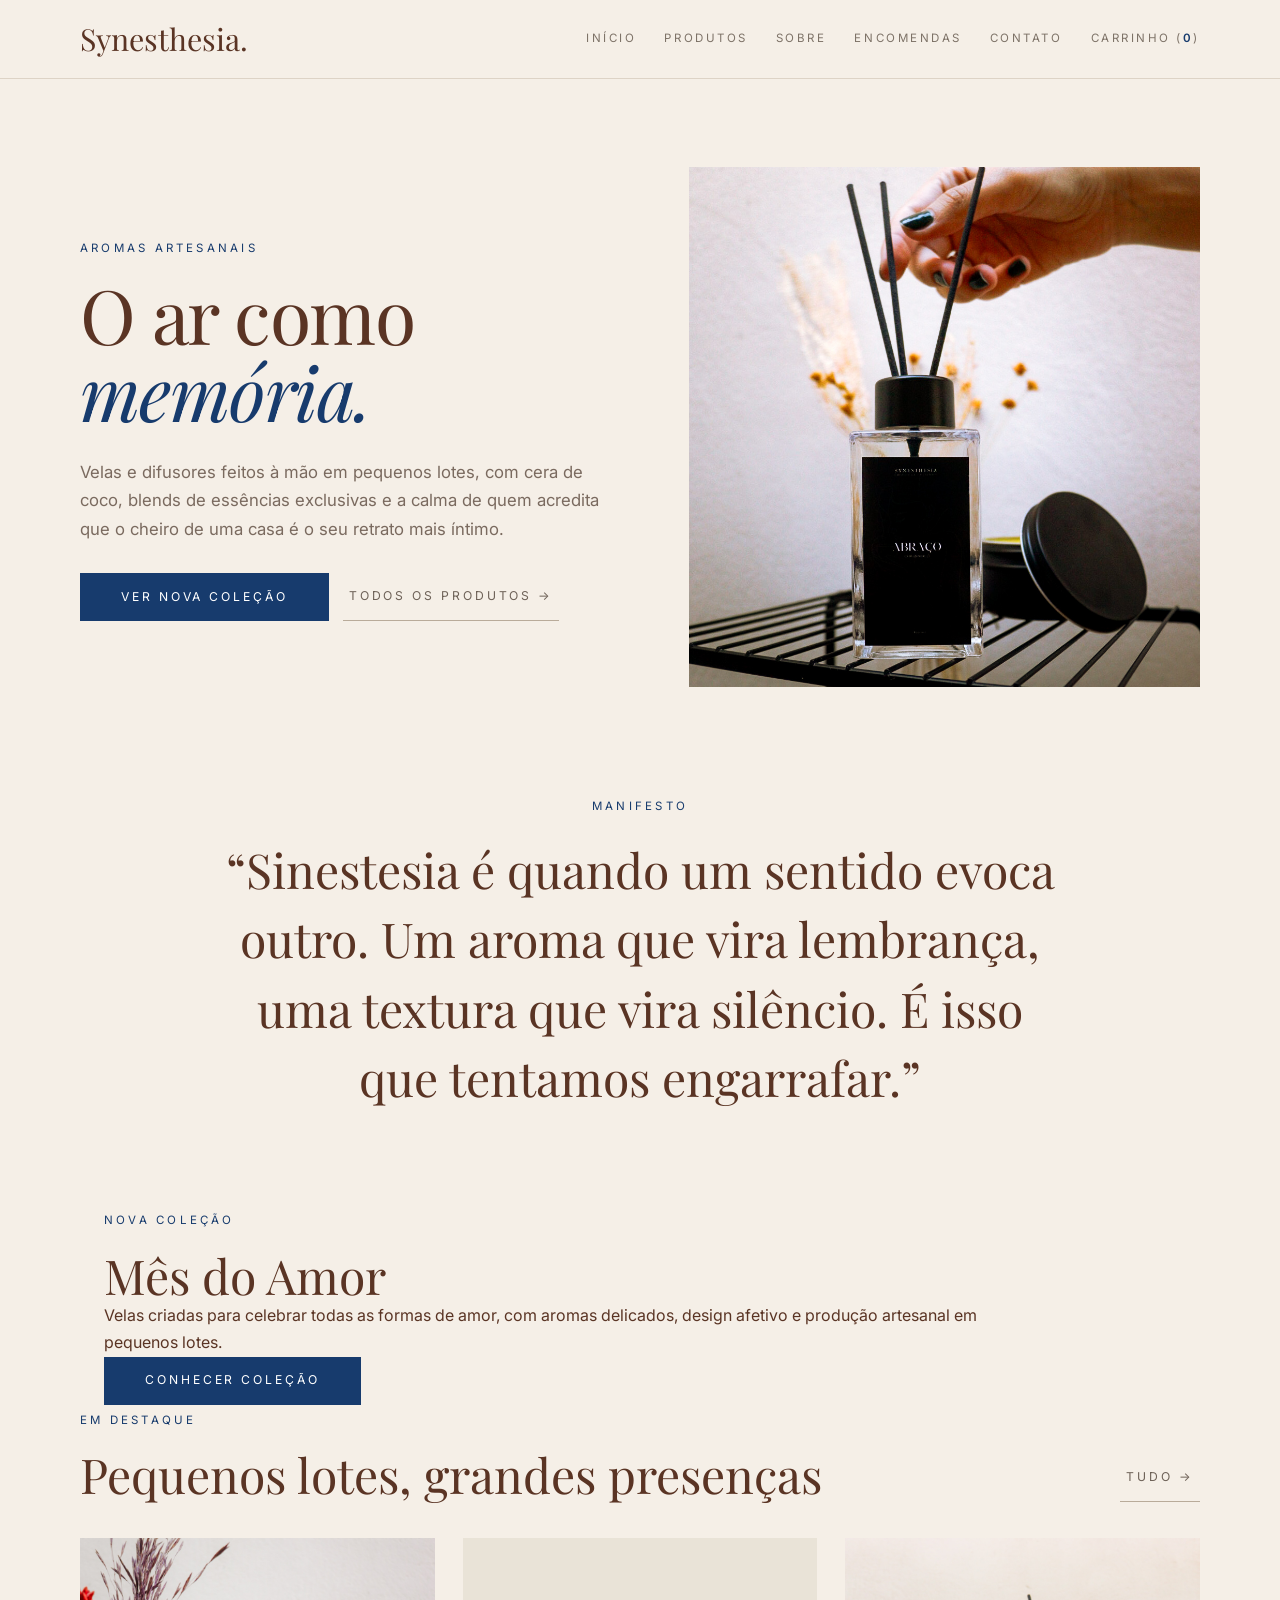
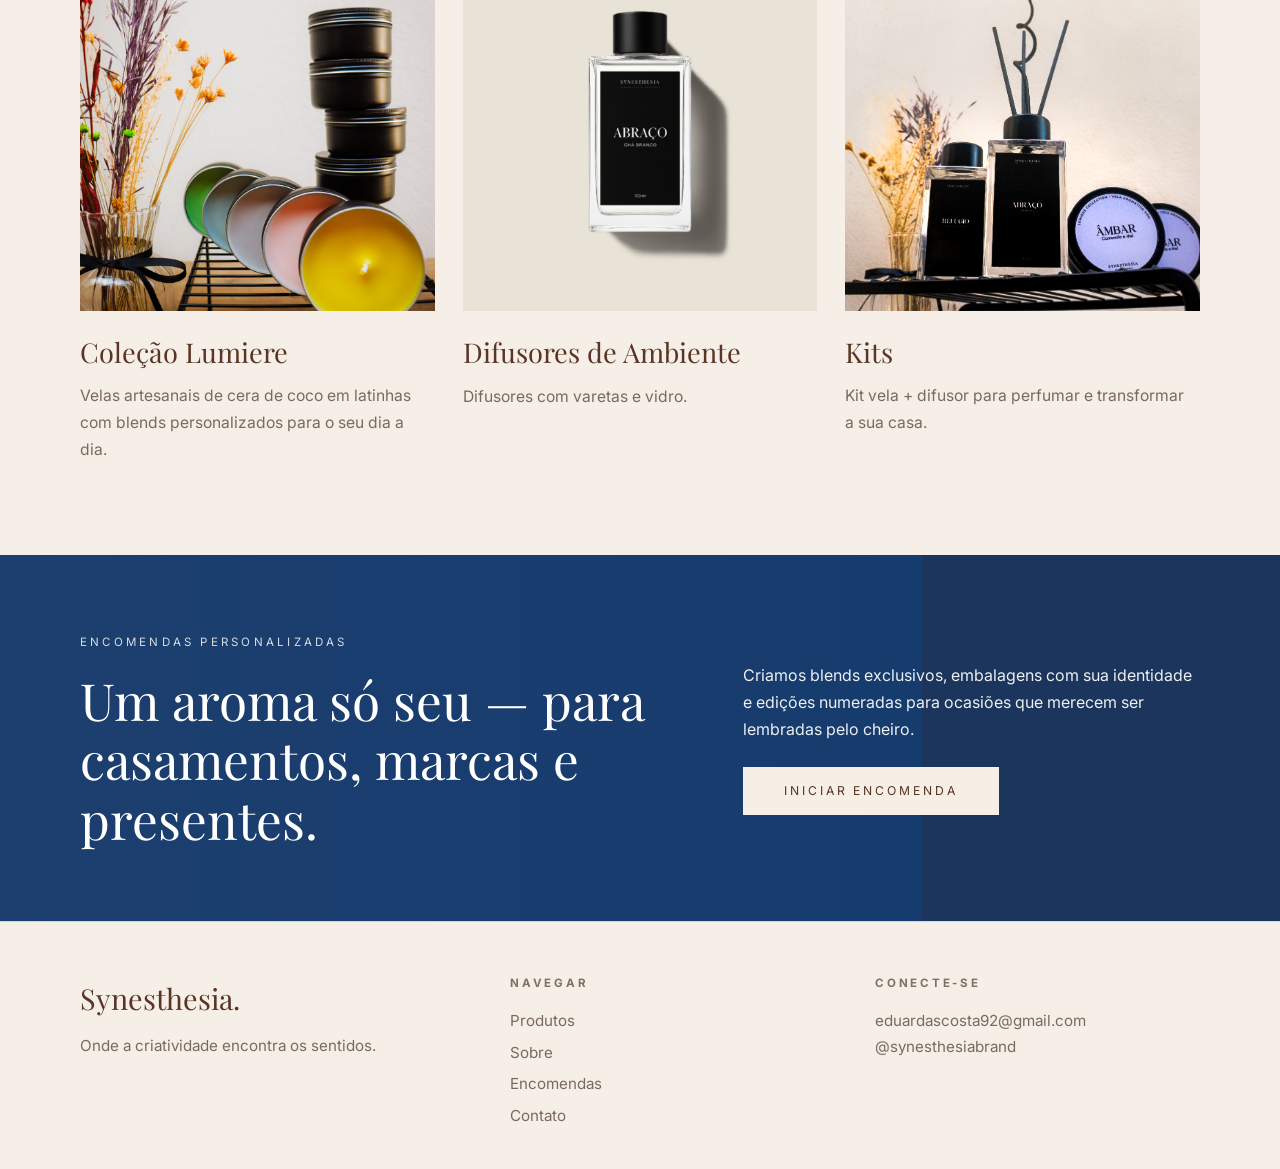
==== commit d6c2fa2d: "Update index.html" ====
--- a/index.html
+++ b/index.html
@@ -66,6 +66,21 @@
 <section class="featured container">
   <div class="featured-header">
     <div>
+      <section class="love-home-cta container">
+  <div class="love-home-box">
+    <span class="tag">Nova coleção</span>
+    <h2>Mês do Amor</h2>
+    <p>
+      Velas criadas para celebrar todas as formas de amor, com aromas delicados,
+      design afetivo e produção artesanal em pequenos lotes.
+    </p>
+
+    <a href="produtos.html#mes-do-amor" class="btn-primary">
+      Conhecer coleção
+    </a>
+  </div>
+</section>
+      
       <span class="tag">EM DESTAQUE</span>
       <h2>Pequenos lotes, grandes presenças</h2>
     </div>
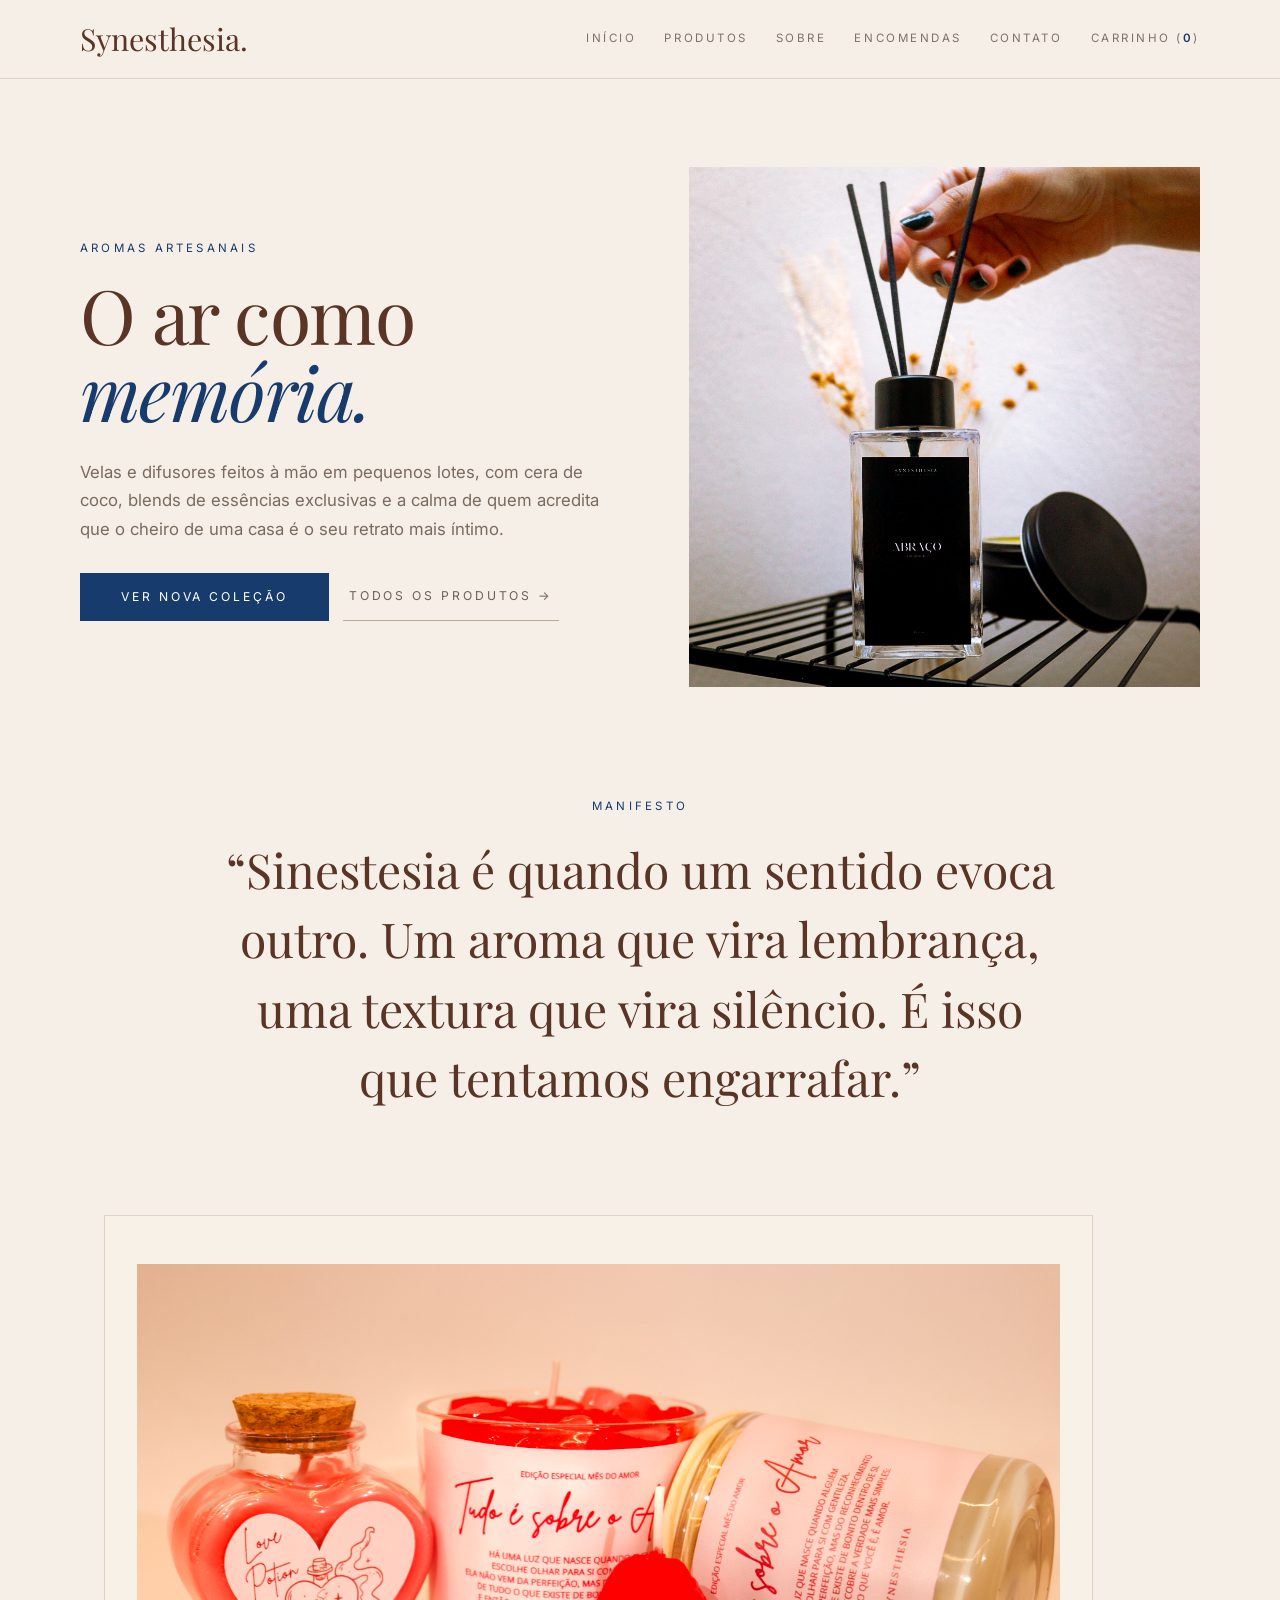
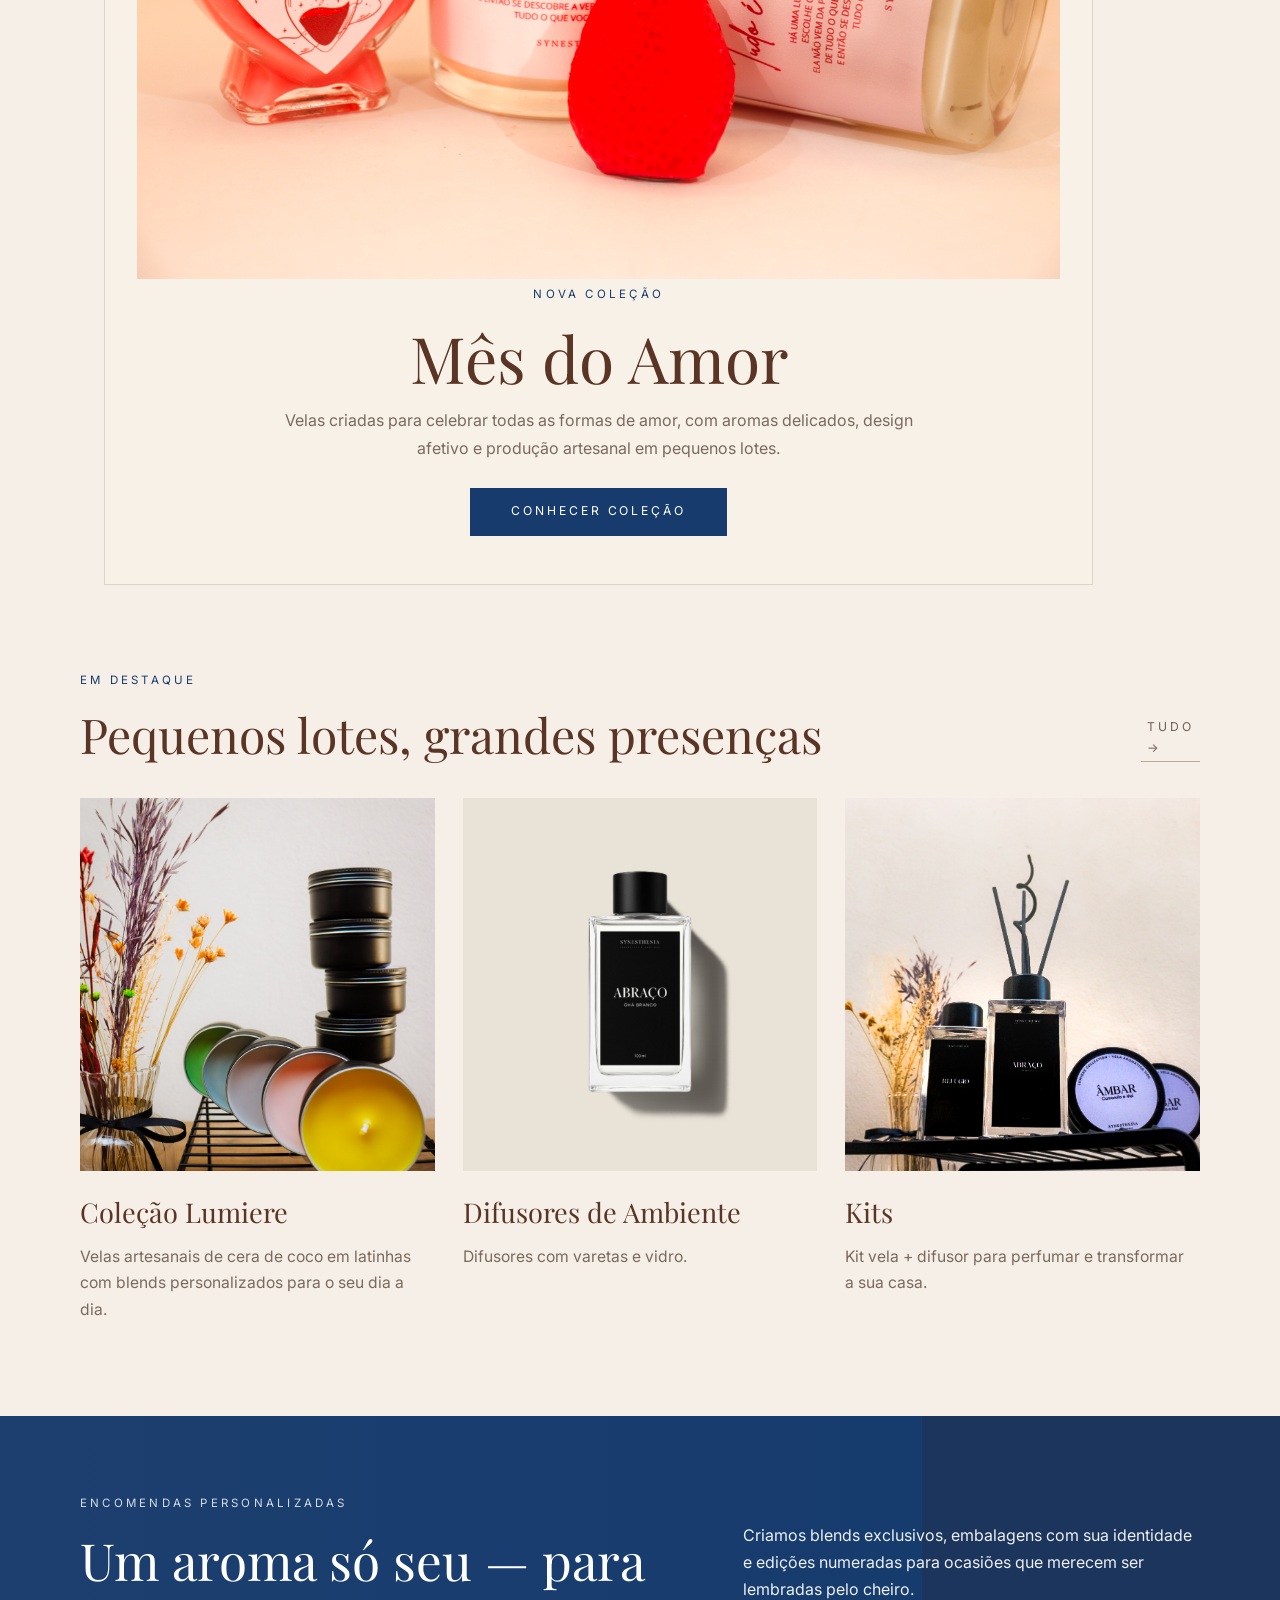
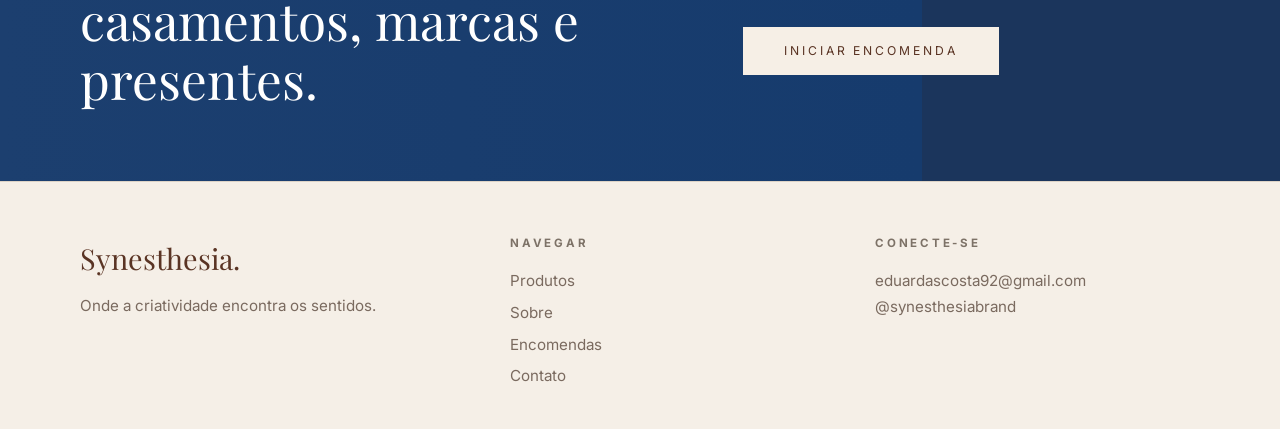
==== commit 7e5c192b: "Refactor love-home section with updated content" ====
--- a/index.html
+++ b/index.html
@@ -66,18 +66,28 @@
 <section class="featured container">
   <div class="featured-header">
     <div>
-      <section class="love-home-cta container">
+     <section class="love-home-cta container">
   <div class="love-home-box">
-    <span class="tag">Nova coleção</span>
-    <h2>Mês do Amor</h2>
-    <p>
-      Velas criadas para celebrar todas as formas de amor, com aromas delicados,
-      design afetivo e produção artesanal em pequenos lotes.
-    </p>
+    
+    <div class="love-home-image">
+      <img src="assets/banner.jpg" alt="Coleção Mês do Amor">
+    </div>
 
-    <a href="produtos.html#mes-do-amor" class="btn-primary">
-      Conhecer coleção
-    </a>
+    <div class="love-home-content">
+      <span class="tag">Nova coleção</span>
+
+      <h2>Mês do Amor</h2>
+
+      <p>
+        Velas criadas para celebrar todas as formas de amor, com aromas delicados,
+        design afetivo e produção artesanal em pequenos lotes.
+      </p>
+
+      <a href="produtos.html#mes-do-amor" class="btn-primary">
+        Conhecer coleção
+      </a>
+    </div>
+
   </div>
 </section>
       
--- a/style.css
+++ b/style.css
@@ -1270,3 +1270,30 @@
     font-size: 0.66rem;
   }
 }
+/* CTA MÊS DO AMOR NA HOME */
+.love-home-cta {
+  padding: 10px 0 80px;
+}
+
+.love-home-box {
+  background: #f7f1e8;
+  border: 1px solid var(--line);
+  padding: 48px 32px;
+  text-align: center;
+}
+
+.love-home-box h2 {
+  font-family: "Playfair Display", serif;
+  font-size: clamp(2.4rem, 5vw, 4rem);
+  line-height: 1.1;
+  font-weight: 400;
+  margin-bottom: 14px;
+  color: var(--text);
+}
+
+.love-home-box p {
+  max-width: 680px;
+  margin: 0 auto 26px;
+  color: var(--muted);
+  font-size: 1rem;
+}
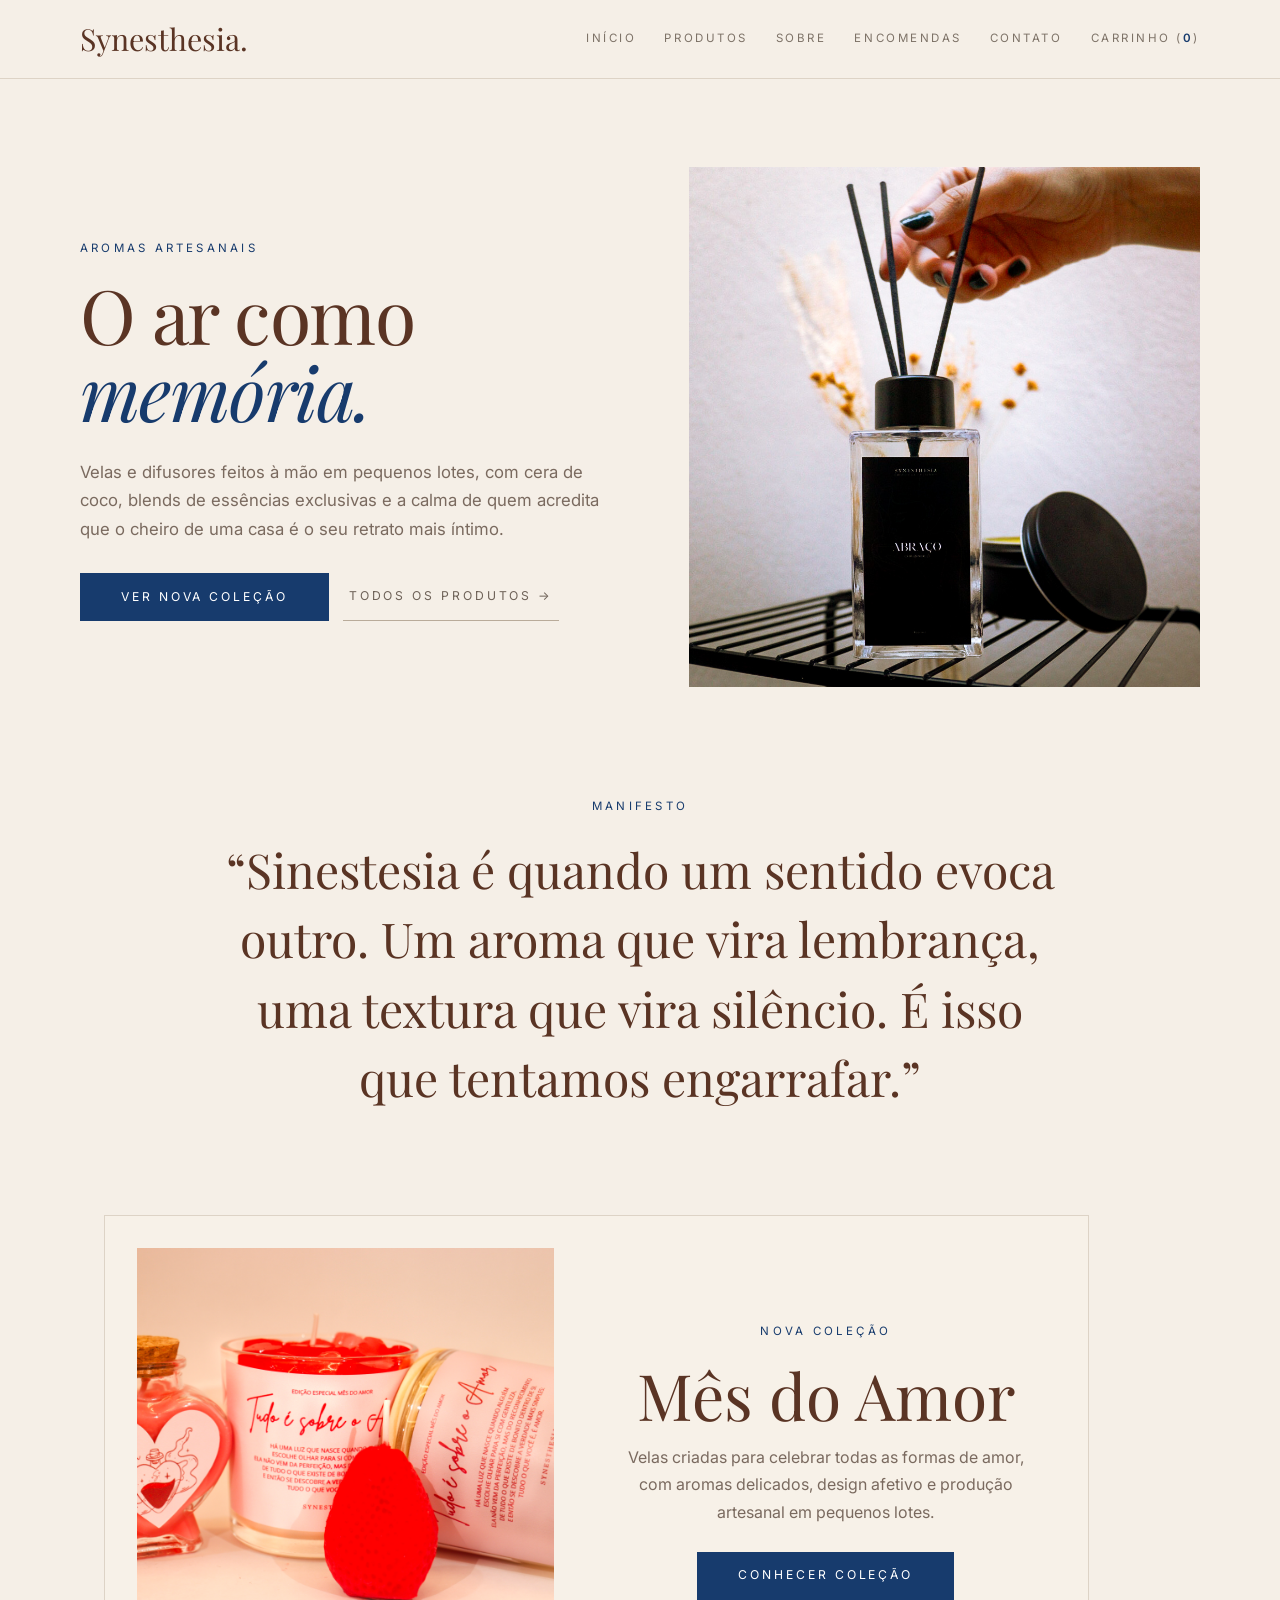
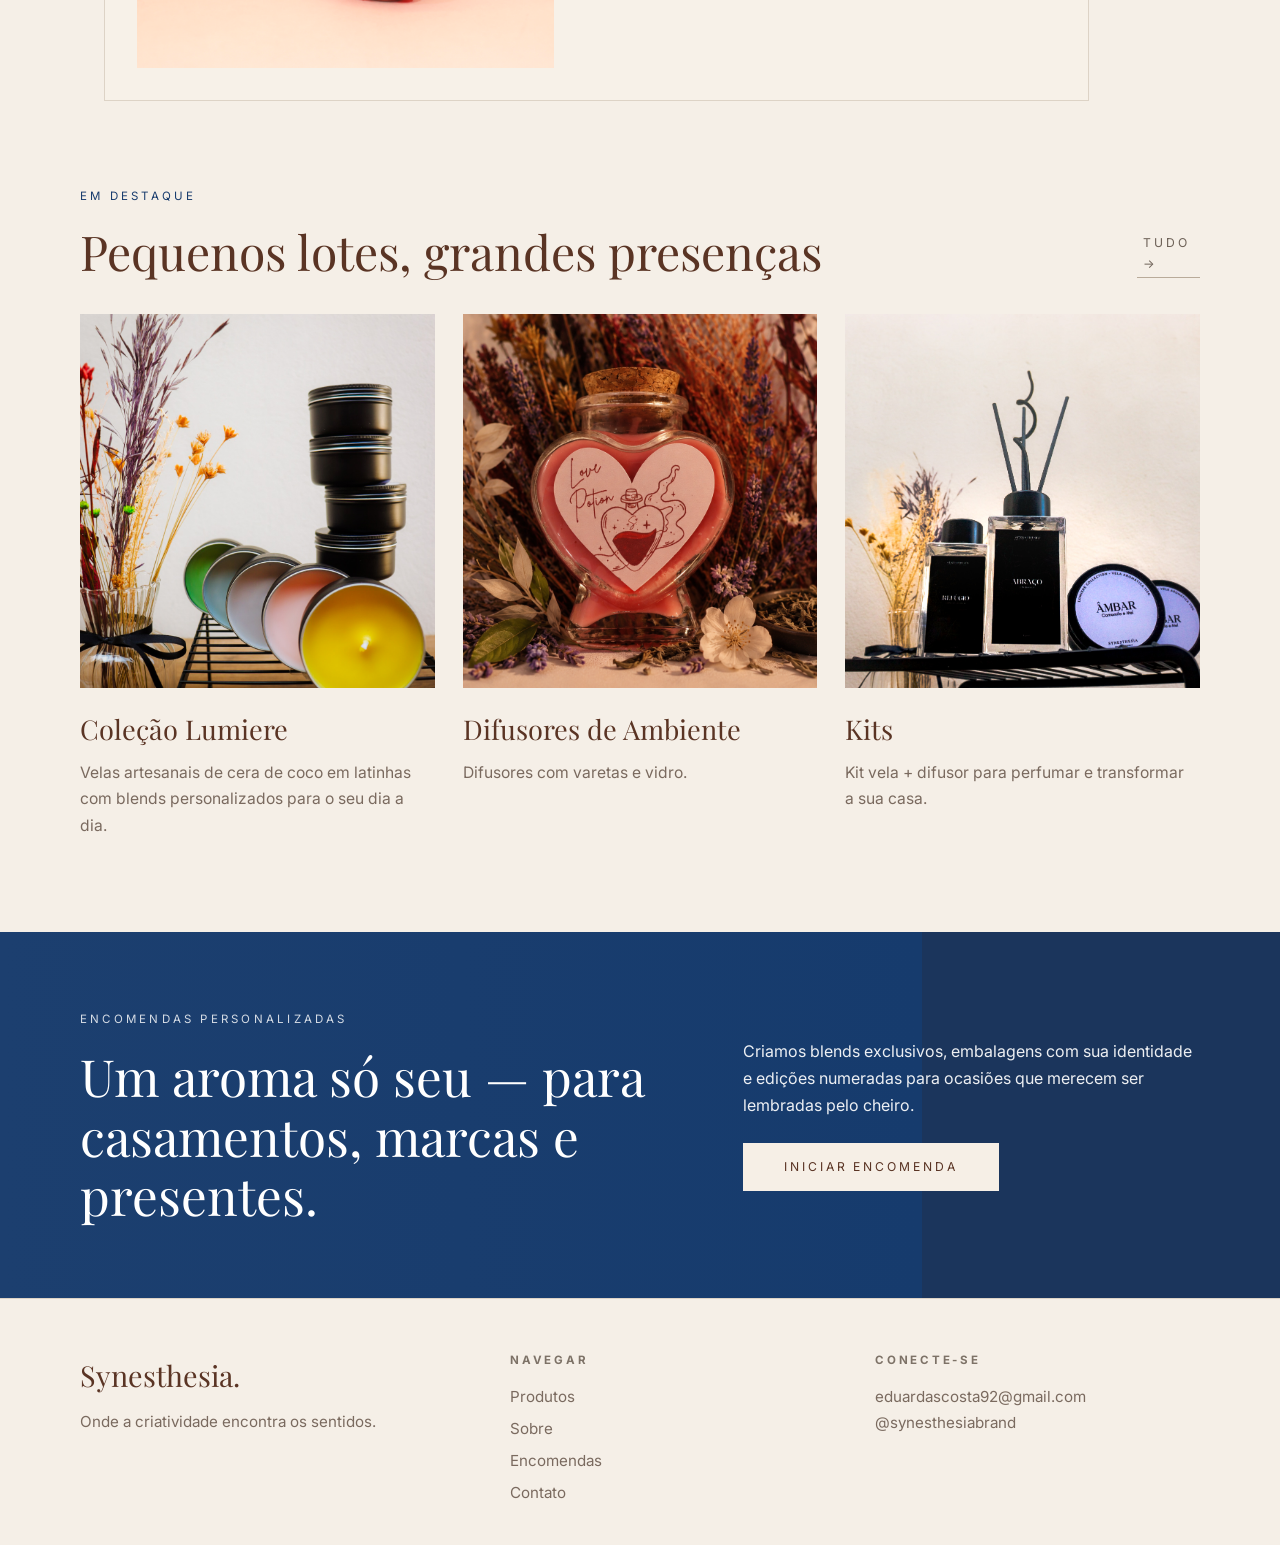
==== commit d93391d6: "Fix image source for ambiente diffuser card" ====
--- a/index.html
+++ b/index.html
@@ -106,7 +106,7 @@
     </div>
 
     <div class="card">
-      <img src="assets/difusor-abraco.png.png">
+      <img src="assets/pocao-bloco.png">
       <h3>Difusores de Ambiente</h3>
       <p>Difusores com varetas e vidro.</p>
     </div>
--- a/style.css
+++ b/style.css
@@ -1297,3 +1297,62 @@
   color: var(--muted);
   font-size: 1rem;
 }
+/* CTA MÊS DO AMOR NA HOME COM IMAGEM */
+.love-home-cta {
+  padding: 10px 0 80px;
+}
+
+.love-home-box {
+  display: grid;
+  grid-template-columns: 0.95fr 1.05fr;
+  gap: 42px;
+  align-items: center;
+  background: #f7f1e8;
+  border: 1px solid var(--line);
+  padding: 32px;
+}
+
+.love-home-image img {
+  width: 100%;
+  height: 420px;
+  object-fit: cover;
+  background: #ebe2d7;
+}
+
+.love-home-content {
+  padding: 20px 18px;
+}
+
+.love-home-content h2 {
+  font-family: "Playfair Display", serif;
+  font-size: clamp(2.4rem, 5vw, 4rem);
+  line-height: 1.1;
+  font-weight: 400;
+  margin-bottom: 14px;
+  color: var(--text);
+}
+
+.love-home-content p {
+  max-width: 620px;
+  margin-bottom: 26px;
+  color: var(--muted);
+  font-size: 1rem;
+}
+
+@media (max-width: 860px) {
+  .love-home-box {
+    grid-template-columns: 1fr;
+    gap: 28px;
+    padding: 22px;
+  }
+
+  .love-home-image img {
+    height: auto;
+    aspect-ratio: 1 / 1;
+  }
+
+  .love-home-content {
+    padding: 8px 0 6px;
+    text-align: center;
+  }
+}
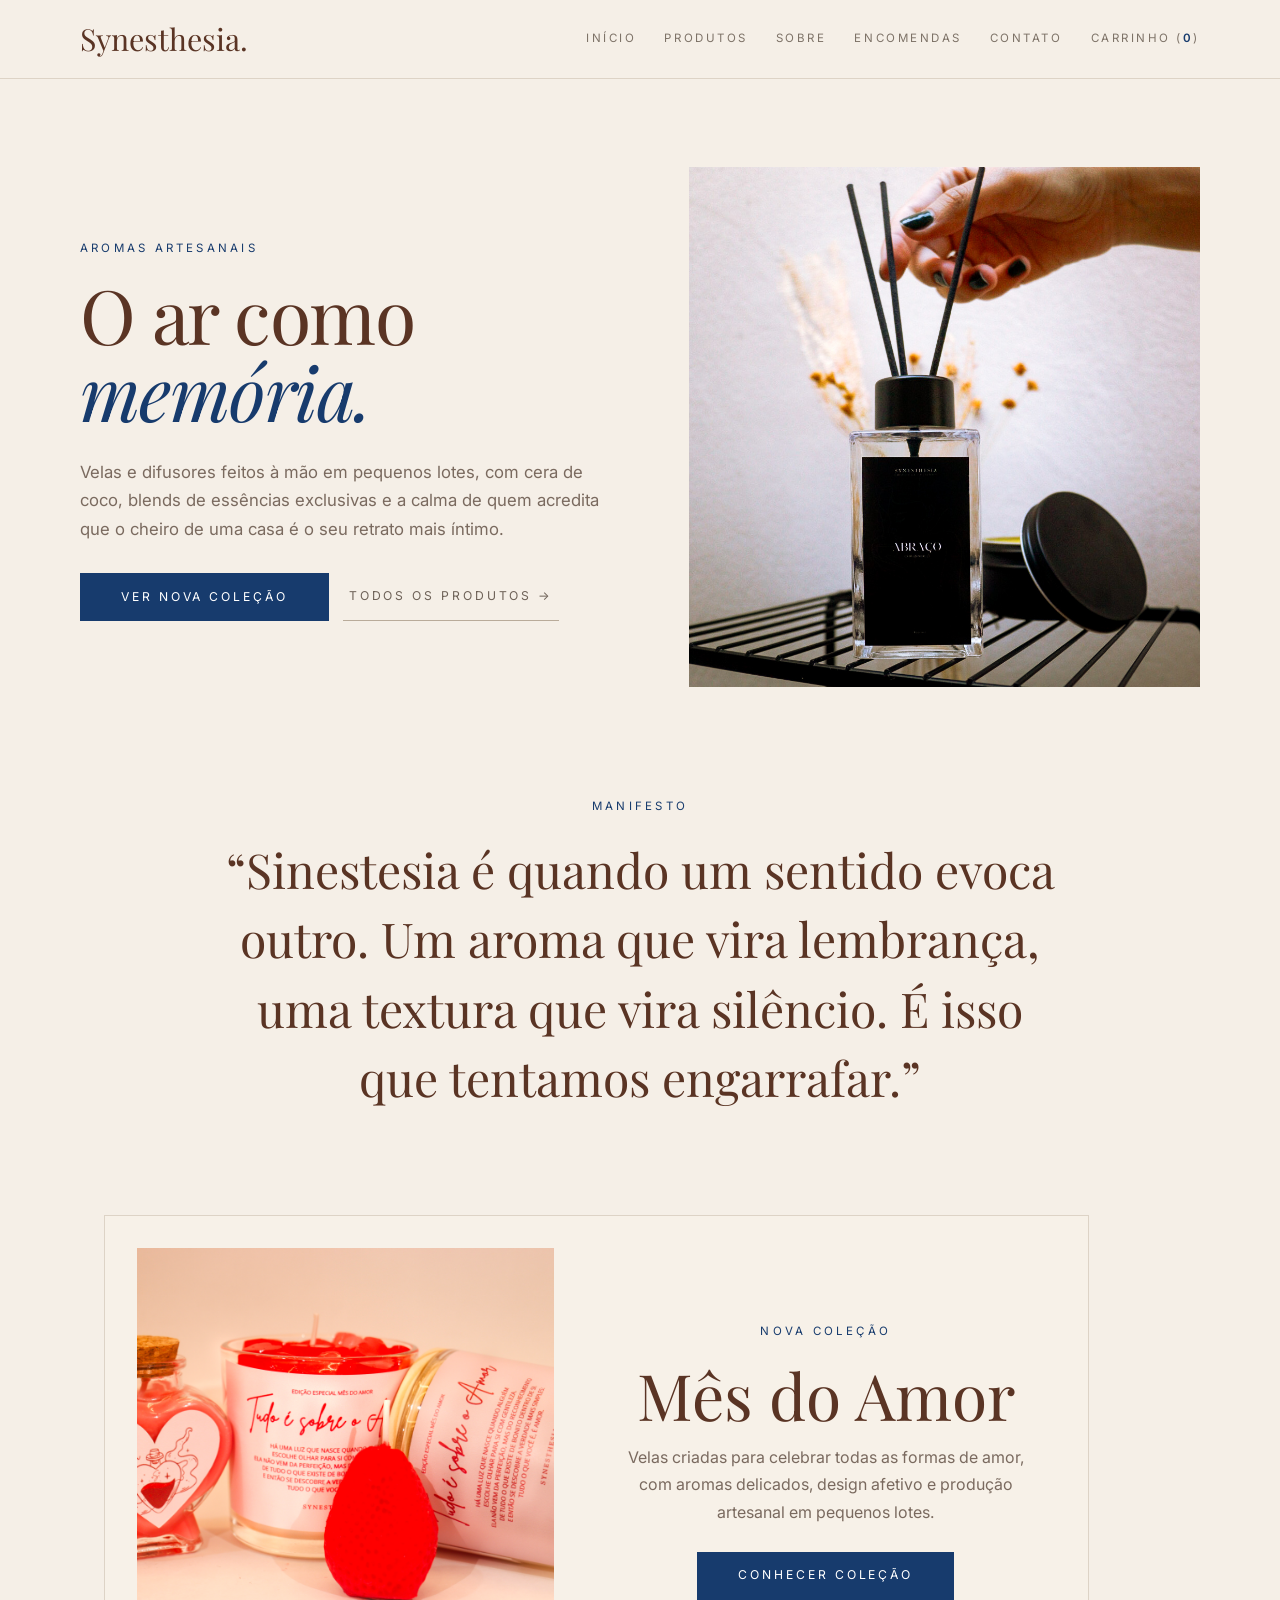
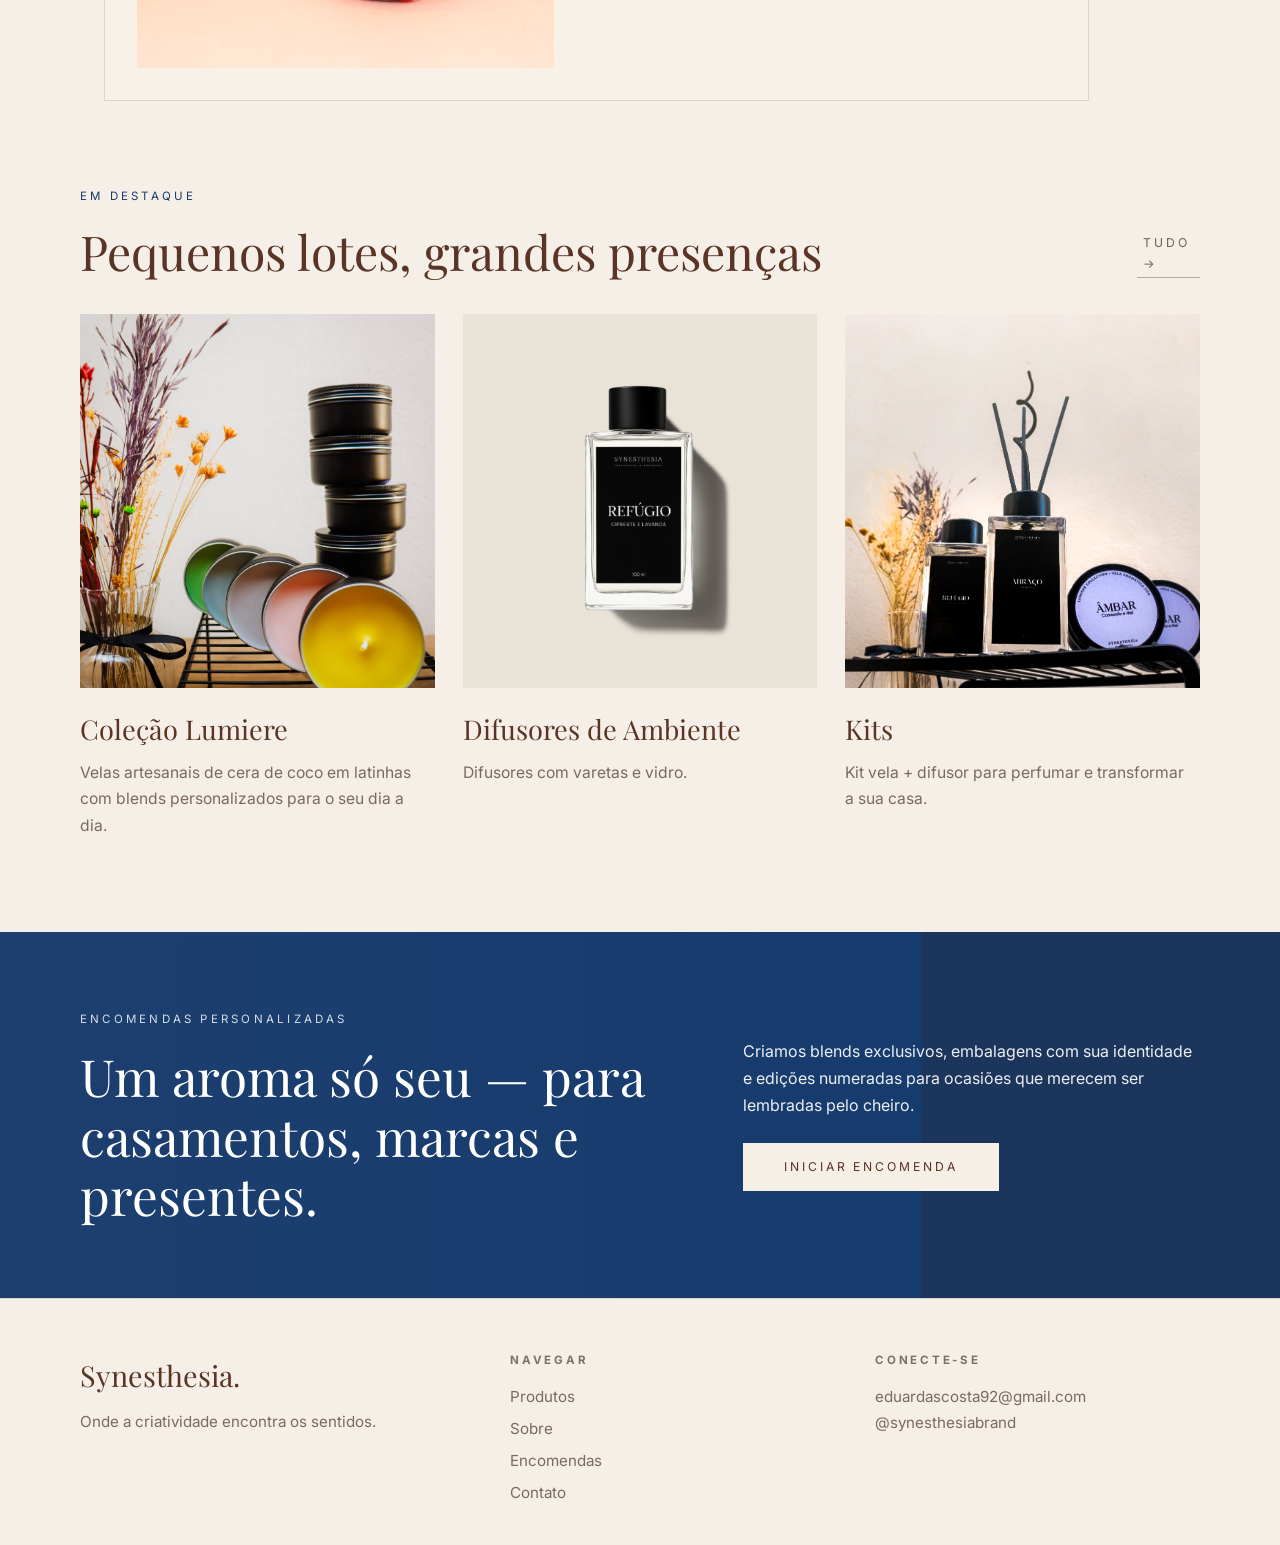
==== commit eedc4b81: "Update index.html" ====
--- a/index.html
+++ b/index.html
@@ -106,7 +106,7 @@
     </div>
 
     <div class="card">
-      <img src="assets/pocao-bloco.png">
+      <img src="assets/difusor-refugio.png.png">
       <h3>Difusores de Ambiente</h3>
       <p>Difusores com varetas e vidro.</p>
     </div>
